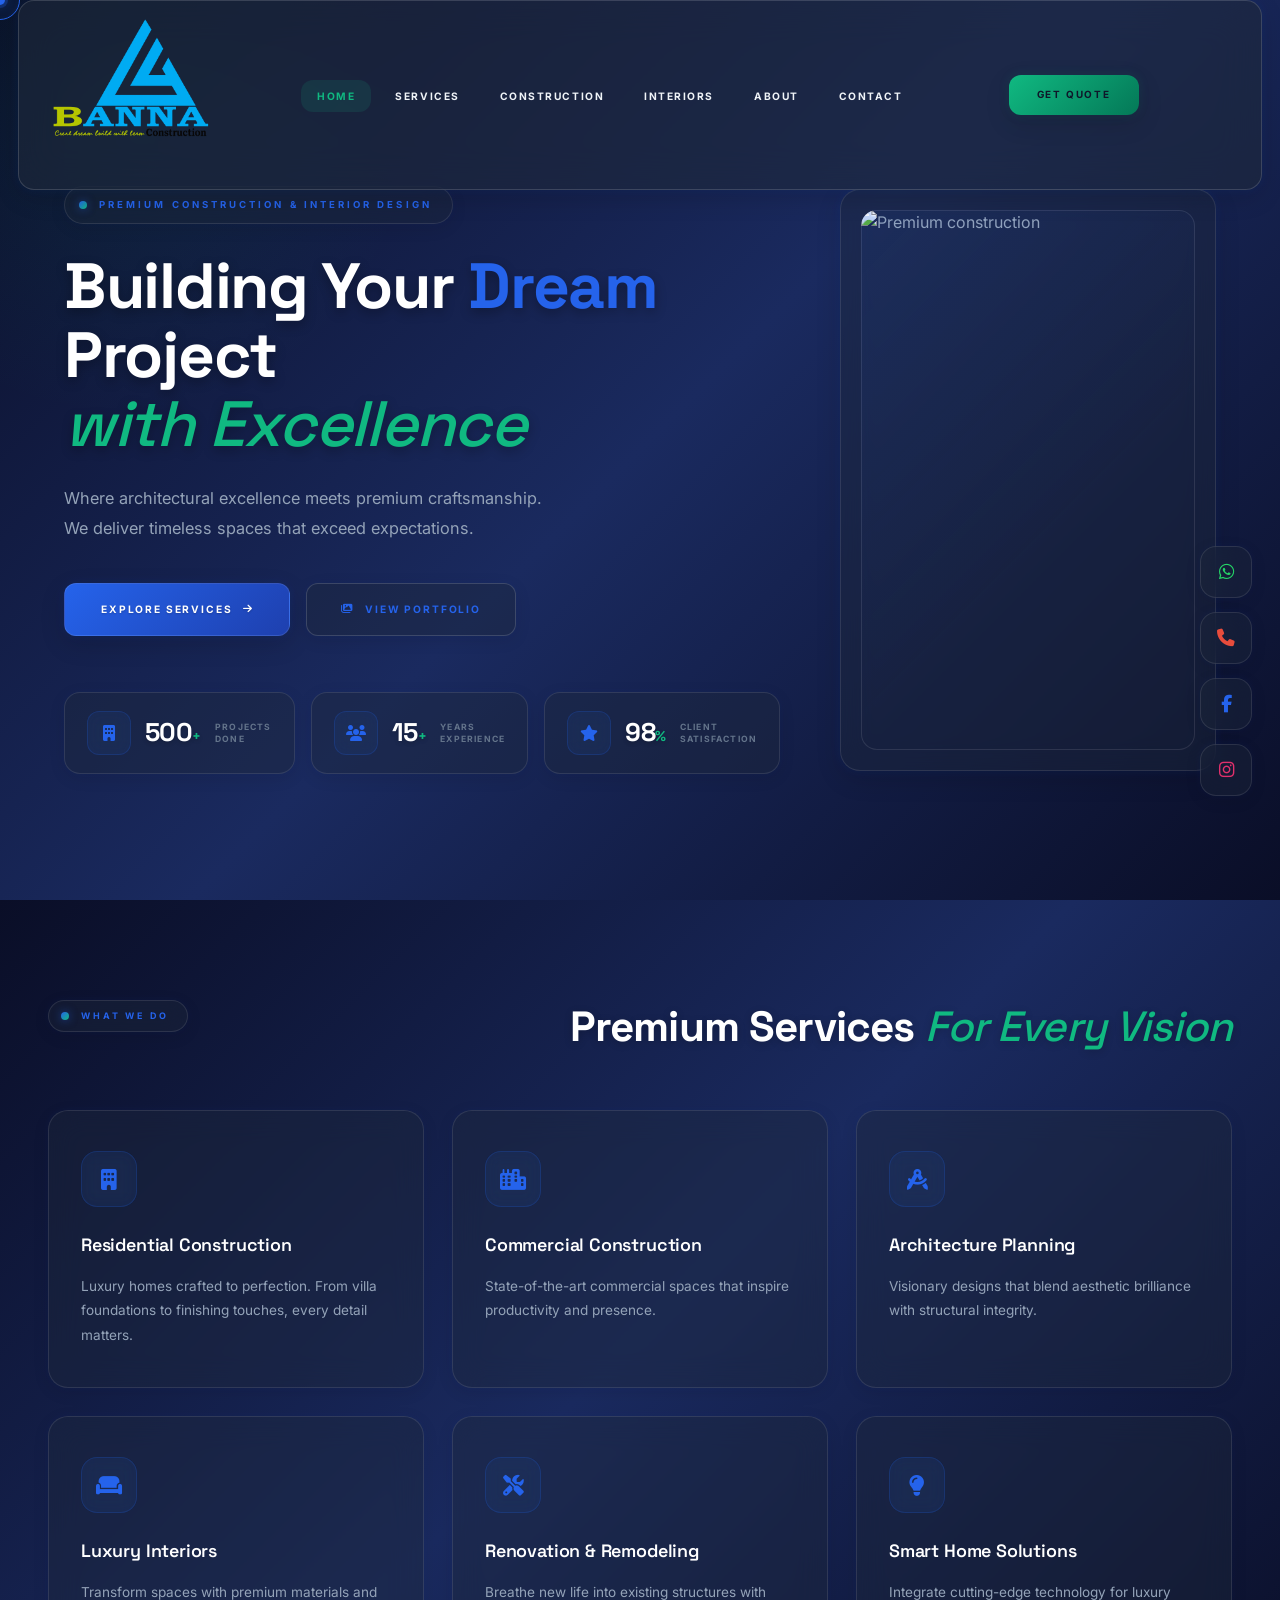
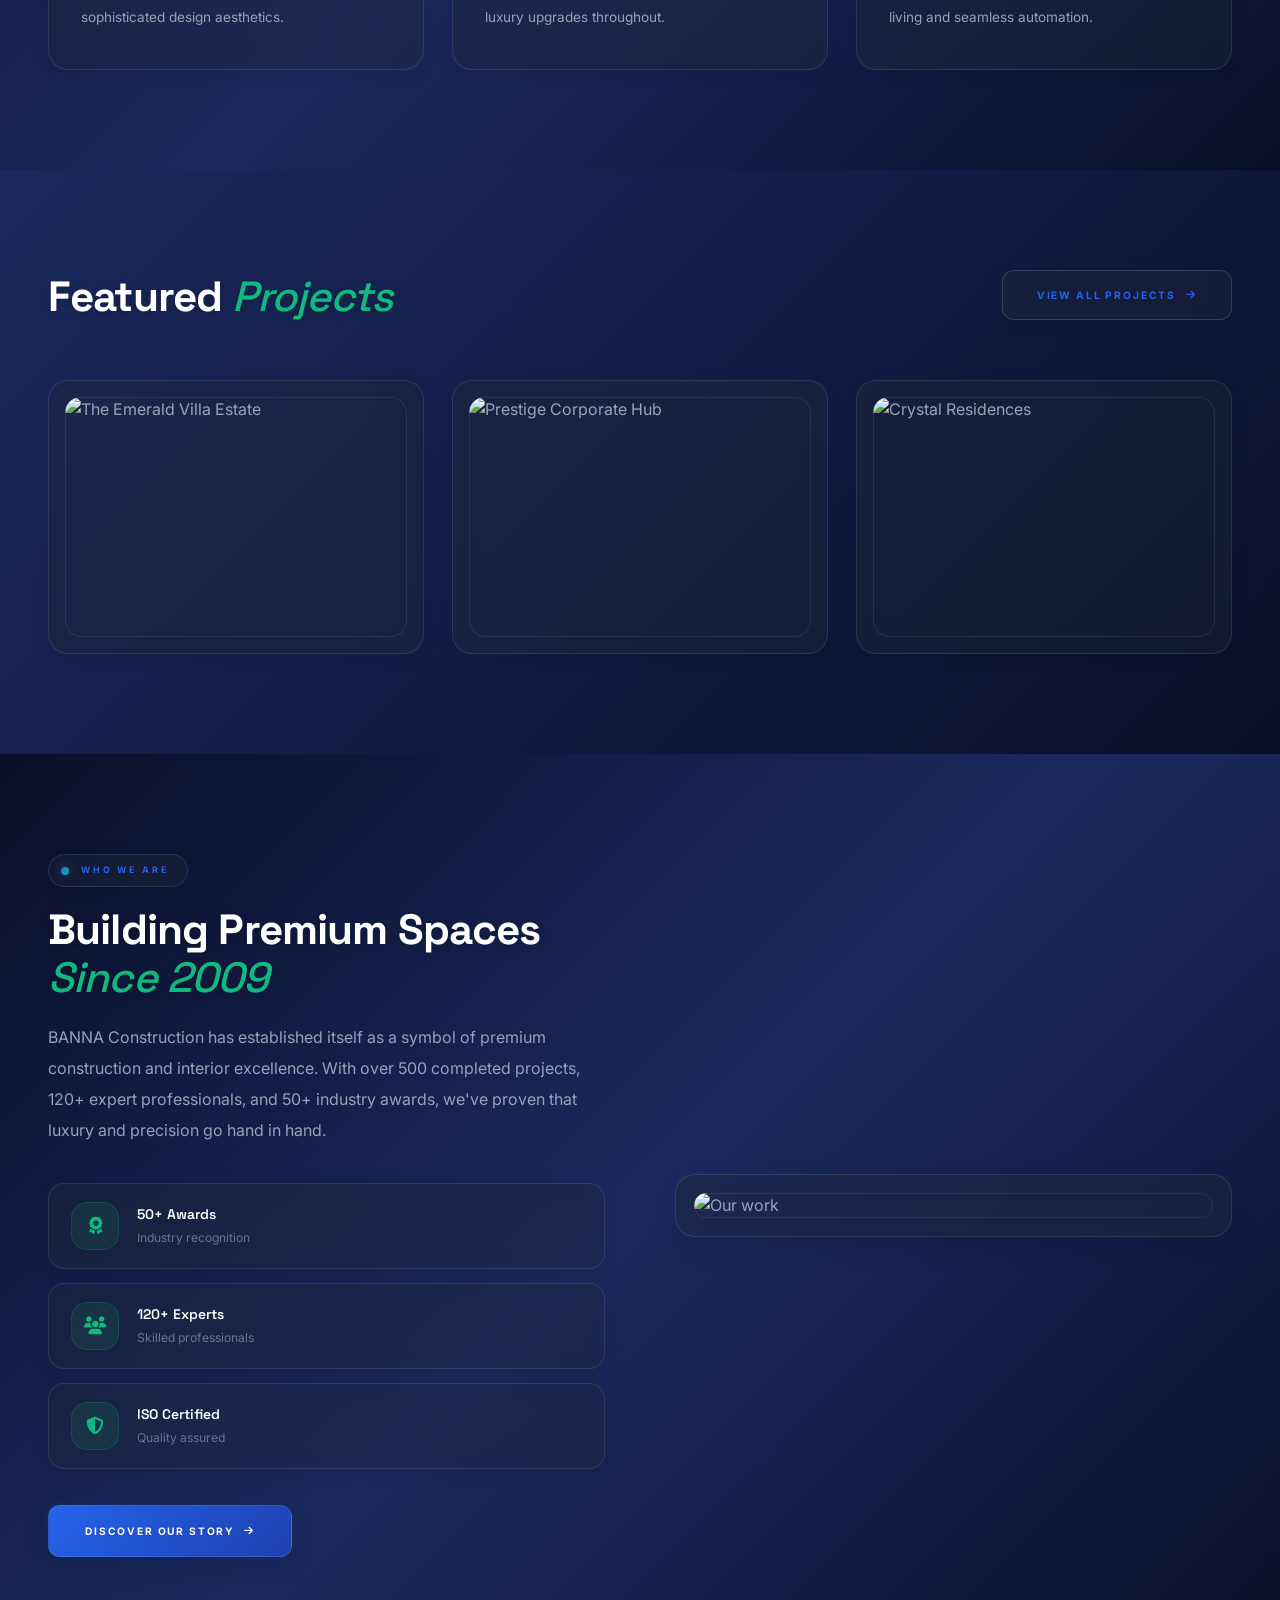
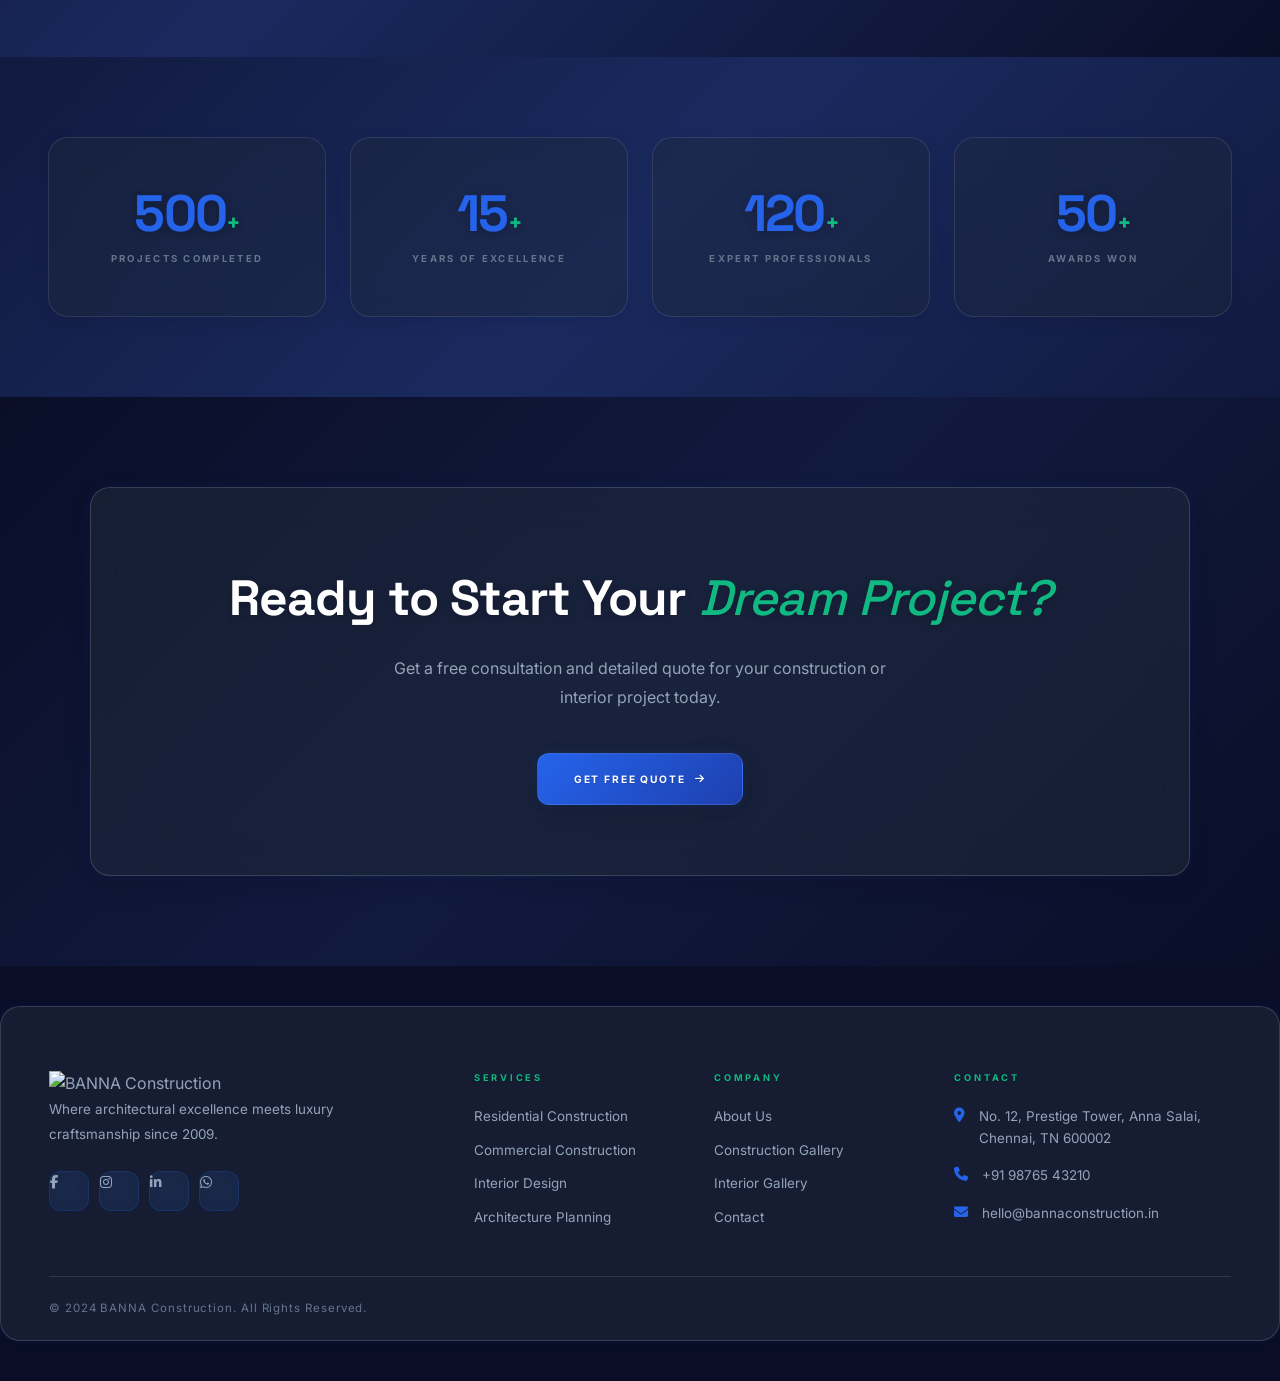
==== index.html @ e85420db "Initial commit" ====
<!DOCTYPE html>
<html lang="en">
<head>
  <meta charset="UTF-8" />
  <meta name="viewport" content="width=device-width, initial-scale=1.0" />
  <meta name="description" content="BANNA Construction — Premium Construction & Interior Design. Luxury residential, commercial construction and world-class interior solutions." />
  <title>BANNA | Premium Construction & Interior Design</title>
  <link rel="stylesheet" href="styles.css" />
  <link rel="stylesheet" href="https://cdnjs.cloudflare.com/ajax/libs/font-awesome/6.5.0/css/all.min.css" />
</head>
<body>

  <!-- Cursor -->
  <div class="cursor"></div>
  <div class="cursor-follower"></div>
  
  <!-- Floating Social Icons -->
  <div class="social-sidebar">
    <a href="https://wa.me/919876543210" target="_blank" class="social-icon-btn whatsapp-icon" title="WhatsApp">
      <i class="fab fa-whatsapp"></i>
    </a>
    <a href="tel:+919876543210" class="social-icon-btn call-icon" title="Call Us">
      <i class="fa fa-phone"></i>
    </a>
    <a href="https://facebook.com" target="_blank" class="social-icon-btn facebook-icon" title="Facebook">
      <i class="fab fa-facebook-f"></i>
    </a>
    <a href="https://instagram.com" target="_blank" class="social-icon-btn instagram-icon" title="Instagram">
      <i class="fab fa-instagram"></i>
    </a>
  </div>

  <!-- Loader -->
<div id="loader">
    <img src="./images/logo1.png" alt="BANNA Construction" class="loader-logo-img">
    <div class="loader-bar"></div>
    <div class="loader-percent">0%</div>
</div>

  <!-- Scroll Top -->
  <button id="scrollTop" aria-label="Scroll to top"><i class="fa fa-arrow-up"></i></button>

  <!-- ============================================================
       NAVBAR
       ============================================================ -->
  <nav class="navbar">
    <a href="index.html" class="nav-logo">
      <img src="./images/logo1.png" alt="BANNA Construction" class="nav-logo-img">
    </a>
    <ul class="nav-menu">
      <li><a href="index.html" class="nav-link active">HOME</a></li>
      <li><a href="services.html" class="nav-link">SERVICES</a></li>
      <li><a href="construction-gallery.html" class="nav-link">CONSTRUCTION</a></li>
      <li><a href="interior-gallery.html" class="nav-link">INTERIORS</a></li>
      <li><a href="about.html" class="nav-link">ABOUT</a></li>
      <li><a href="contact.html" class="nav-link">CONTACT</a></li>
    </ul>
    <a href="contact.html" class="nav-cta">GET QUOTE</a>
    <div class="nav-hamburger">
      <span></span><span></span><span></span>
    </div>
  </nav>

  <!-- ============================================================
       HERO SECTION — DARK MODERN DESIGN
       ============================================================ -->
  <section class="hero">
    <div class="hero-content">
      <div class="hero-label">
        <div class="hero-label-line"></div>
        <span class="hero-label-text">PREMIUM CONSTRUCTION & INTERIOR DESIGN</span>
      </div>
      
      <h1 class="hero-title">
        Building Your
        <span class="cyan">Dream</span> Project
        <span class="lime">with Excellence</span>
      </h1>
      
      <p class="hero-subtitle">
        Where architectural excellence meets premium craftsmanship. We deliver timeless spaces that exceed expectations.
      </p>
      
      <div class="hero-actions">
        <a href="services.html" class="btn-primary">
          <span>EXPLORE SERVICES</span>
          <i class="fa fa-arrow-right"></i>
        </a>
        <a href="construction-gallery.html" class="btn-outline">
          <i class="fa fa-images"></i>
          <span>VIEW PORTFOLIO</span>
        </a>
      </div>

      <div class="hero-stats">
        <div class="hero-stat">
          <div class="stat-icon"><i class="fa fa-building"></i></div>
          <div class="stat-num">500<span>+</span></div>
          <div class="stat-label">PROJECTS DONE</div>
        </div>
        <div class="hero-stat">
          <div class="stat-icon"><i class="fa fa-users"></i></div>
          <div class="stat-num">15<span>+</span></div>
          <div class="stat-label">YEARS EXPERIENCE</div>
        </div>
        <div class="hero-stat">
          <div class="stat-icon"><i class="fa fa-star"></i></div>
          <div class="stat-num">98<span>%</span></div>
          <div class="stat-label">CLIENT SATISFACTION</div>
        </div>
      </div>
    </div>

    <!-- Hero Image Side -->
    <div class="hero-image-wrapper">
      <img src="https://images.unsplash.com/photo-1486406146926-c627a92ad1ab?w=800&q=80" alt="Premium construction" class="hero-image" />
      <div class="hero-image-overlay"></div>
    </div>

    <!-- Geometric Stripe -->
    
  </section>

  <!-- ============================================================
       SERVICES PREVIEW
       ============================================================ -->
  <section class="services-preview">
    <div class="container">
      <div class="section-header">
        <div class="section-label">
          <div class="section-label-line"></div>
          <span class="section-label-text">WHAT WE DO</span>
        </div>
        <h2 class="section-title">Premium Services <em>For Every Vision</em></h2>
      </div>

      <div class="services-grid">
        <div class="service-card">
          <div class="service-icon"><i class="fa fa-building"></i></div>
          <h3 class="service-title">Residential Construction</h3>
          <p class="service-desc">Luxury homes crafted to perfection. From villa foundations to finishing touches, every detail matters.</p>
        </div>
        <div class="service-card">
          <div class="service-icon"><i class="fa fa-city"></i></div>
          <h3 class="service-title">Commercial Construction</h3>
          <p class="service-desc">State-of-the-art commercial spaces that inspire productivity and presence.</p>
        </div>
        <div class="service-card">
          <div class="service-icon"><i class="fa fa-drafting-compass"></i></div>
          <h3 class="service-title">Architecture Planning</h3>
          <p class="service-desc">Visionary designs that blend aesthetic brilliance with structural integrity.</p>
        </div>
        <div class="service-card">
          <div class="service-icon"><i class="fa fa-couch"></i></div>
          <h3 class="service-title">Luxury Interiors</h3>
          <p class="service-desc">Transform spaces with premium materials and sophisticated design aesthetics.</p>
        </div>
        <div class="service-card">
          <div class="service-icon"><i class="fa fa-tools"></i></div>
          <h3 class="service-title">Renovation & Remodeling</h3>
          <p class="service-desc">Breathe new life into existing structures with luxury upgrades throughout.</p>
        </div>
        <div class="service-card">
          <div class="service-icon"><i class="fa fa-lightbulb"></i></div>
          <h3 class="service-title">Smart Home Solutions</h3>
          <p class="service-desc">Integrate cutting-edge technology for luxury living and seamless automation.</p>
        </div>
      </div>
    </div>
  </section>

  <!-- ============================================================
       FEATURED PROJECTS
       ============================================================ -->
  <section class="featured-projects">
    <div class="container">
      <div class="section-header">
        <h2 class="section-title">Featured <em>Projects</em></h2>
        <a href="construction-gallery.html" class="btn-outline">
          <span>VIEW ALL PROJECTS</span>
          <i class="fa fa-arrow-right"></i>
        </a>
      </div>

      <div class="projects-grid">
        <div class="project-card">
          <img src="https://images.unsplash.com/photo-1600596542815-ffad4c1539a9?w=1200&q=80" alt="The Emerald Villa Estate" />
          <div class="project-info">
            <span class="project-category">RESIDENTIAL</span>
            <h3>The Emerald Villa Estate</h3>
            <p>Luxury villa · Chennai · 2024</p>
          </div>
        </div>
        <div class="project-card">
          <img src="https://images.unsplash.com/photo-1486325212027-8081e485255e?w=800&q=80" alt="Prestige Corporate Hub" />
          <div class="project-info">
            <span class="project-category">COMMERCIAL</span>
            <h3>Prestige Corporate Hub</h3>
            <p>Corporate Tower · Bangalore · 2023</p>
          </div>
        </div>
        <div class="project-card">
          <img src="https://images.unsplash.com/photo-1600607687939-ce8a6f349479?w=800&q=80" alt="Crystal Residences" />
          <div class="project-info">
            <span class="project-category">RESIDENTIAL</span>
            <h3>Crystal Residences</h3>
            <p>Modern Apartments · Hyderabad · 2023</p>
          </div>
        </div>
      </div>
    </div>
  </section>

  <!-- ============================================================
       ABOUT SECTION
       ============================================================ -->
  <section class="about-section">
    <div class="container">
      <div class="about-grid">
        <div class="about-content">
          <div class="section-label">
            <div class="section-label-line"></div>
            <span class="section-label-text">WHO WE ARE</span>
          </div>
          <h2 class="section-title">Building Premium Spaces <em>Since 2009</em></h2>
          <p class="about-text">
            BANNA Construction has established itself as a symbol of premium construction and interior excellence. With over 500 completed projects, 120+ expert professionals, and 50+ industry awards, we've proven that luxury and precision go hand in hand.
          </p>
          
          <div class="about-features">
            <div class="feature">
              <div class="feature-icon"><i class="fa fa-award"></i></div>
              <div class="feature-content">
                <h4>50+ Awards</h4>
                <p>Industry recognition</p>
              </div>
            </div>
            <div class="feature">
              <div class="feature-icon"><i class="fa fa-users"></i></div>
              <div class="feature-content">
                <h4>120+ Experts</h4>
                <p>Skilled professionals</p>
              </div>
            </div>
            <div class="feature">
              <div class="feature-icon"><i class="fa fa-shield-halved"></i></div>
              <div class="feature-content">
                <h4>ISO Certified</h4>
                <p>Quality assured</p>
              </div>
            </div>
          </div>

          <a href="about.html" class="btn-primary">
            <span>DISCOVER OUR STORY</span>
            <i class="fa fa-arrow-right"></i>
          </a>
        </div>

        <div class="about-image">
          <img src="https://images.unsplash.com/photo-1503387762-592deb58ef4e?w=800&q=80" alt="Our work" />
        </div>
      </div>
    </div>
  </section>

  <!-- ============================================================
       STATISTICS
       ============================================================ -->
  <section class="statistics">
    <div class="container">
      <div class="stats-grid">
        <div class="stat-block">
          <div class="stat-number">500<span>+</span></div>
          <div class="stat-text">Projects Completed</div>
        </div>
        <div class="stat-block">
          <div class="stat-number">15<span>+</span></div>
          <div class="stat-text">Years of Excellence</div>
        </div>
        <div class="stat-block">
          <div class="stat-number">120<span>+</span></div>
          <div class="stat-text">Expert Professionals</div>
        </div>
        <div class="stat-block">
          <div class="stat-number">50<span>+</span></div>
          <div class="stat-text">Awards Won</div>
        </div>
      </div>
    </div>
  </section>

  <!-- ============================================================
       CTA BANNER
       ============================================================ -->
  <section class="cta-banner">
    <div class="container">
      <h2>Ready to Start Your <em>Dream Project?</em></h2>
      <p>Get a free consultation and detailed quote for your construction or interior project today.</p>
      <a href="contact.html" class="btn-primary">
        <span>GET FREE QUOTE</span>
        <i class="fa fa-arrow-right"></i>
      </a>
    </div>
  </section>

  <!-- ============================================================
       FOOTER
       ============================================================ -->
  <footer class="footer">
    <div class="container">
      <div class="footer-grid">
        <div class="footer-col">
          <img src="banna-logo.png" alt="BANNA Construction" class="footer-logo-img">
          <p>Where architectural excellence meets luxury craftsmanship since 2009.</p>
          <div class="footer-social">
            <a href="https://facebook.com" target="_blank"><i class="fab fa-facebook-f"></i></a>
            <a href="https://instagram.com" target="_blank"><i class="fab fa-instagram"></i></a>
            <a href="https://linkedin.com" target="_blank"><i class="fab fa-linkedin-in"></i></a>
            <a href="https://wa.me/919876543210" target="_blank"><i class="fab fa-whatsapp"></i></a>
          </div>
        </div>
        <div class="footer-col">
          <h4>Services</h4>
          <ul>
            <li><a href="services.html">Residential Construction</a></li>
            <li><a href="services.html">Commercial Construction</a></li>
            <li><a href="services.html">Interior Design</a></li>
            <li><a href="services.html">Architecture Planning</a></li>
          </ul>
        </div>
        <div class="footer-col">
          <h4>Company</h4>
          <ul>
            <li><a href="about.html">About Us</a></li>
            <li><a href="construction-gallery.html">Construction Gallery</a></li>
            <li><a href="interior-gallery.html">Interior Gallery</a></li>
            <li><a href="contact.html">Contact</a></li>
          </ul>
        </div>
        <div class="footer-col">
          <h4>Contact</h4>
          <div class="contact-item">
            <i class="fa fa-location-dot"></i>
            <div>No. 12, Prestige Tower, Anna Salai, Chennai, TN 600002</div>
          </div>
          <div class="contact-item">
            <i class="fa fa-phone"></i>
            <a href="tel:+919876543210">+91 98765 43210</a>
          </div>
          <div class="contact-item">
            <i class="fa fa-envelope"></i>
            <a href="mailto:hello@bannaconstruction.in">hello@bannaconstruction.in</a>
          </div>
        </div>
      </div>
      <div class="footer-bottom">
        <p>© 2024 BANNA Construction. All Rights Reserved.</p>
      </div>
    </div>
  </footer>

  <script src="script.js"></script>
</body>
</html>
---- styles.css ----
/* ============================================================
   BANNA CONSTRUCTION — GLASSMORPHISM DESIGN
   40% Blue Primary / 40% Green Accent / 20% Black/White
   Modern frosted glass effect with transparency and blur
   ============================================================ */

@import url('https://fonts.googleapis.com/css2?family=Inter:ital,opsz,wght@0,14..32,300;0,14..32,400;0,14..32,500;0,14..32,600;0,14..32,700;0,14..32,800;1,14..32,400&family=Space+Grotesk:wght@400;500;600;700&display=swap');

/* ============================================================
   CSS VARIABLES — GLASSMORPHISM WITH NEW COLOR SCHEME
   ============================================================ */
:root {
  /* Blue Primary (40%) */
  --primary-blue: #2563EB;
  --primary-blue-light: #60A5FA;
  --primary-blue-dark: #1E40AF;
  --primary-blue-dim: #DBEAFE;
  --primary-blue-glass: rgba(37, 99, 235, 0.15);
  
  /* Green Accent (40%) */
  --primary-green: #10B981;
  --primary-green-dark: #047857;
  --primary-green-light: #34D399;
  --primary-green-dim: #D1FAE5;
  --primary-green-glass: rgba(16, 185, 129, 0.15);
  
  /* Black/White (20%) */
  --text-white: #FFFFFF;
  --text-light: #F0F4F8;
  --text-secondary: #94A3B8;
  --text-muted: #64748B;
  --text-dark: #0F172A;
  --pure-black: #000000;
  
  /* Glassmorphic Backgrounds */
  --bg-main: #0A0E27;
  --bg-darker: #111A3F;
  --bg-dark: #1A2A5F;
  --bg-surface: #1E3A5F;
  --bg-card: #1F2B4D;
  --bg-light: #F8FAFC;
  
  /* Glassmorphic Surface Colors with Transparency */
  --glass-surface: rgba(30, 41, 59, 0.4);
  --glass-surface-light: rgba(30, 41, 59, 0.25);
  --glass-surface-heavy: rgba(30, 41, 59, 0.6);
  --glass-blue: rgba(37, 99, 235, 0.1);
  --glass-green: rgba(16, 185, 129, 0.1);
  --glass-white: rgba(255, 255, 255, 0.05);
  
  /* Glassmorphic Borders */
  --glass-border-light: 1px solid rgba(255, 255, 255, 0.1);
  --glass-border-medium: 1px solid rgba(255, 255, 255, 0.15);
  --glass-border-strong: 1px solid rgba(255, 255, 255, 0.2);
  
  /* Glassmorphic Shadow System — Subtle and ethereal */
  --shadow-glass-sm: 0 4px 16px rgba(0, 0, 0, 0.1), 0 0px 8px rgba(37, 99, 235, 0.08);
  --shadow-glass-md: 0 8px 24px rgba(0, 0, 0, 0.15), 0 0px 12px rgba(37, 99, 235, 0.12);
  --shadow-glass-lg: 0 12px 32px rgba(0, 0, 0, 0.2), 0 0px 16px rgba(37, 99, 235, 0.15);
  --shadow-glass-green: 0 8px 24px rgba(0, 0, 0, 0.15), 0 0px 12px rgba(16, 185, 129, 0.12);
  
  --font-display: 'Space Grotesk', sans-serif;
  --font-body: 'Inter', sans-serif;
  --transition: all 0.35s cubic-bezier(0.4, 0, 0.2, 1);
  --transition-fast: all 0.2s cubic-bezier(0.4, 0, 0.2, 1);
  --transition-slow: all 0.6s cubic-bezier(0.4, 0, 0.2, 1);

  --radius-sm: 12px;
  --radius-md: 16px;
  --radius-lg: 20px;
  --radius-pill: 999px;
}

/* ============================================================
   KEYFRAME ANIMATIONS
   ============================================================ */
@keyframes fadeInUp {
  from { opacity: 0; transform: translateY(24px); }
  to { opacity: 1; transform: translateY(0); }
}

@keyframes fadeInLeft {
  from { opacity: 0; transform: translateX(-24px); }
  to { opacity: 1; transform: translateX(0); }
}

@keyframes fadeInRight {
  from { opacity: 0; transform: translateX(24px); }
  to { opacity: 1; transform: translateX(0); }
}

@keyframes float {
  0%, 100% { transform: translateY(0px); }
  50% { transform: translateY(-8px); }
}

@keyframes shimmer {
  0% { background-position: -1200px 0; }
  100% { background-position: 1200px 0; }
}

@keyframes glassGlow {
  0%, 100% { background: var(--glass-surface); }
  50% { background: rgba(37, 99, 235, 0.12); }
}

@keyframes blob-float {
  0%, 100% { transform: translate(0, 0) scale(1); }
  33% { transform: translate(20px, -15px) scale(1.05); }
  66% { transform: translate(-15px, 10px) scale(0.97); }
}

/* ============================================================
   RESET & BASE
   ============================================================ */
*, *::before, *::after {
  margin: 0;
  padding: 0;
  box-sizing: border-box;
}

html {
  scroll-behavior: smooth;
  font-size: 16px;
}

body {
  background: linear-gradient(135deg, var(--bg-main) 0%, var(--bg-darker) 50%, var(--bg-main) 100%);
  background-attachment: fixed;
  color: var(--text-secondary);
  font-family: var(--font-body);
  line-height: 1.6;
  overflow-x: hidden;
  cursor: none;
  -webkit-font-smoothing: antialiased;
  -moz-osx-font-smoothing: grayscale;
}

::selection {
  background: var(--primary-blue);
  color: var(--text-white);
}

a { text-decoration: none; color: inherit; }
img { max-width: 100%; display: block; }
ul { list-style: none; }
button { border: none; outline: none; background: none; cursor: none; }

/* ============================================================
   CUSTOM CURSOR
   ============================================================ */
.cursor {
  position: fixed;
  width: 10px;
  height: 10px;
  background: var(--primary-blue);
  border-radius: 50%;
  pointer-events: none;
  z-index: 999999;
  transform: translate(-50%, -50%);
  box-shadow: 0 0 0 3px rgba(37, 99, 235, 0.25), 0 0 12px rgba(37, 99, 235, 0.4);
  transition: transform 0.1s ease;
}

.cursor-follower {
  position: fixed;
  width: 40px;
  height: 40px;
  border: 1.5px solid var(--primary-blue);
  border-radius: 50%;
  pointer-events: none;
  z-index: 999998;
  transform: translate(-50%, -50%);
  background: rgba(37, 99, 235, 0.08);
  backdrop-filter: blur(4px);
  transition: border-color 0.3s ease, transform 0.15s ease;
}

/* ============================================================
   LOADING SCREEN — GLASSMORPHIC
   ============================================================ */
#loader {
  position: fixed;
  inset: 0;
  background: linear-gradient(135deg, var(--bg-main) 0%, var(--bg-dark) 100%);
  z-index: 100000;
  display: flex;
  align-items: center;
  justify-content: center;
  flex-direction: column;
  gap: 36px;
  transition: opacity 0.8s ease, visibility 0.8s ease;
  overflow: hidden;
  backdrop-filter: blur(10px);
}

#loader::before {
  content: '';
  position: absolute;
  inset: 0;
  background: repeating-linear-gradient(
    45deg,
    transparent,
    transparent 10px,
    rgba(37, 99, 235, 0.03) 10px,
    rgba(37, 99, 235, 0.03) 20px
  );
  pointer-events: none;
}

#loader.hidden {
  opacity: 0;
  visibility: hidden;
  pointer-events: none;
}

.loader-logo {
  font-family: var(--font-display);
  font-size: 2.8rem;
  font-weight: 700;
  letter-spacing: 0.2em;
  color: var(--text-white);
  position: relative;
  z-index: 1;
  padding: 24px 50px;
  background: var(--glass-surface-heavy);
  border: var(--glass-border-strong);
  border-radius: var(--radius-md);
  box-shadow: var(--shadow-glass-md);
  backdrop-filter: blur(20px);
  text-shadow: 0 2px 8px rgba(0, 0, 0, 0.3);
}

.loader-bar {
  width: 260px;
  height: 18px;
  background: var(--glass-surface);
  position: relative;
  overflow: hidden;
  z-index: 1;
  border-radius: var(--radius-pill);
  box-shadow: var(--shadow-glass-sm);
  backdrop-filter: blur(10px);
  border: var(--glass-border-light);
  padding: 3px;
}

.loader-bar::after {
  content: '';
  position: absolute;
  inset: 3px;
  border-radius: var(--radius-pill);
  background: linear-gradient(90deg, var(--primary-blue), var(--primary-green));
  animation: shimmer 1.8s ease infinite;
  background-size: 600% 100%;
  box-shadow: 0 0 12px rgba(37, 99, 235, 0.5);
}

.loader-percent {
  font-size: 0.68rem;
  letter-spacing: 0.3em;
  color: var(--text-muted);
  text-transform: uppercase;
  font-weight: 700;
  position: relative;
  z-index: 1;
}

/* ============================================================
   SCROLL TO TOP — GLASSMORPHIC BUTTON
   ============================================================ */
#scrollTop {
  position: fixed;
  bottom: 32px;
  right: 32px;
  width: 54px;
  height: 54px;
  color: var(--primary-blue);
  border-radius: var(--radius-md);
  display: flex;
  align-items: center;
  justify-content: center;
  font-size: 1rem;
  z-index: 9999;
  opacity: 0;
  transform: translateY(20px);
  transition: var(--transition);
  background: var(--glass-surface);
  border: var(--glass-border-medium);
  backdrop-filter: blur(15px);
  box-shadow: var(--shadow-glass-sm);
}

#scrollTop.visible {
  opacity: 1;
  transform: translateY(0);
}

#scrollTop:hover {
  background: var(--glass-surface-heavy);
  box-shadow: var(--shadow-glass-md);
  color: var(--primary-green);
  border: 1px solid rgba(16, 185, 129, 0.3);
  transform: translateY(-3px);
}

#scrollTop:active {
  transform: translateY(1px);
}

/* ============================================================
   FLOATING SOCIAL ICONS — GLASSMORPHIC
   ============================================================ */
.social-sidebar {
  position: fixed;
  right: 28px;
  bottom: 104px;
  z-index: 8999;
  display: flex;
  flex-direction: column;
  gap: 14px;
}

.social-icon-btn {
  width: 52px;
  height: 52px;
  border-radius: var(--radius-md);
  display: flex;
  align-items: center;
  justify-content: center;
  font-size: 1.1rem;
  transition: var(--transition);
  position: relative;
  background: var(--glass-surface);
  border: var(--glass-border-light);
  backdrop-filter: blur(12px);
  box-shadow: var(--shadow-glass-sm);
}

.social-icon-btn:hover {
  background: var(--glass-surface-heavy);
  transform: translateX(-6px) scale(1.08);
  box-shadow: var(--shadow-glass-md);
  border: var(--glass-border-medium);
}

.social-icon-btn:active {
  transform: translateX(-6px) scale(1.04) translateY(1px);
}

.whatsapp-icon { color: #25D366; }
.call-icon { color: #E74C3C; }
.facebook-icon { color: var(--primary-blue); }
.instagram-icon { color: #E1306C; }

/* ============================================================
   NAVBAR — GLASSMORPHIC CONSTRUCTION BAR
   ============================================================ */

.navbar {
  position: fixed;
  top: 0px;
  left: 20px;
  right: 20px;
  z-index: 9000;

  /* Reduced height */
  padding:0% 20px;

  display: flex;
  align-items: center;
  justify-content: space-between;

  background: var(--glass-surface-heavy);
  border: var(--glass-border-medium);
  border-radius: var(--radius-md);
  backdrop-filter: blur(20px);
  box-shadow: var(--shadow-glass-md);
  transition: var(--transition);
}

.navbar.scrolled {
  top: 10px;
  padding: 6px 26px;
  background: var(--glass-surface-heavy);
  box-shadow: var(--shadow-glass-lg);
}

/* ===========================
   LOGO
=========================== */

.nav-logo{
  display:flex;
  align-items:center;
  justify-content:center;
}

/* Change this value to control logo size */
.nav-logo img{
  width:180px;
  height:auto;
  display:block;
}

/* If using text logo, ignore these */
.nav-logo-main{
  font-family:var(--font-display);
  font-size:1.4rem;
  font-weight:700;
  color:var(--text-white);
  letter-spacing:.12em;
}

.nav-logo-sub{
  font-size:.48rem;
  letter-spacing:.28em;
  color:var(--text-light);
  text-transform:uppercase;
  font-weight:600;
}

/* ===========================
   MENU
=========================== */

.nav-menu{
  display:flex;
  align-items:center;
  gap:8px;
}

.nav-link{
  font-size:.64rem;
  font-weight:700;
  letter-spacing:.15em;
  text-transform:uppercase;
  color:var(--text-light);
  padding:10px 16px;
  border-radius:var(--radius-sm);
  transition:var(--transition);
}

.nav-link:hover{
  color:var(--text-white);
  background:rgba(37,99,235,.15);
}

.nav-link.active{
  color:var(--primary-green);
  background:rgba(16,185,129,.12);
}

/* ===========================
   BUTTON
=========================== */

.nav-cta{
  font-size:.62rem;
  font-weight:700;
  letter-spacing:.18em;
  text-transform:uppercase;
  color:var(--text-dark);
  background:linear-gradient(135deg,var(--primary-green),var(--primary-green-dark));
  padding:12px 28px;
  border-radius:var(--radius-sm);
  transition:var(--transition);
  box-shadow:var(--shadow-glass-green);
}

.nav-cta:hover{
  transform:translateY(-2px);
}
/* ============================================================
   HERO SECTION — GLASSMORPHIC ELEMENTS
   ============================================================ */
.hero {
  position: relative;
  min-height: 100vh;
  background: linear-gradient(135deg, var(--bg-main) 0%, var(--bg-dark) 50%, var(--bg-main) 100%);
  padding: 160px 64px 100px;
  display: grid;
  grid-template-columns: 1fr 1fr;
  gap: 60px;
  align-items: center;
  overflow: hidden;
}

.hero::after {
  content: '';
  position: absolute;
  top: -180px;
  left: -180px;
  width: 600px;
  height: 600px;
  background: radial-gradient(circle, rgba(16, 185, 129, 0.08) 0%, transparent 70%);
  pointer-events: none;
  animation: blob-float 10s ease infinite;
}

.hero-content {
  position: relative;
  z-index: 2;
}

.hero-label {
  display: inline-flex;
  align-items: center;
  gap: 12px;
  margin-bottom: 28px;
  padding: 10px 20px 10px 14px;
  background: var(--glass-surface);
  border: var(--glass-border-light);
  border-radius: var(--radius-pill);
  backdrop-filter: blur(15px);
  box-shadow: var(--shadow-glass-sm);
  animation: fadeInLeft 0.9s ease 0.1s both;
}

.hero-label-line {
  width: 8px;
  height: 8px;
  border-radius: 50%;
  background: linear-gradient(135deg, var(--primary-blue), var(--primary-green));
  box-shadow: 0 0 8px rgba(37, 99, 235, 0.5);
}

.hero-label-text {
  font-size: 0.6rem;
  font-weight: 700;
  letter-spacing: 0.32em;
  text-transform: uppercase;
  color: var(--primary-blue);
}

.hero-title {
  font-family: var(--font-display);
  font-size: clamp(2.6rem, 5vw, 4.2rem);
  font-weight: 700;
  line-height: 1.08;
  color: var(--text-white);
  margin-bottom: 24px;
  animation: fadeInLeft 0.9s ease 0.2s both;
  letter-spacing: -0.02em;
  text-shadow: 0 4px 12px rgba(0, 0, 0, 0.3);
}

.hero-title .cyan {
  color: var(--primary-blue);
}

.hero-title .lime {
  color: var(--primary-green);
  display: block;
  font-style: italic;
  font-weight: 500;
}

.hero-subtitle {
  font-size: 1.02rem;
  font-weight: 400;
  color: var(--text-secondary);
  max-width: 480px;
  line-height: 1.85;
  margin-bottom: 40px;
  animation: fadeInLeft 0.9s ease 0.3s both;
}

.hero-actions {
  display: flex;
  gap: 16px;
  flex-wrap: wrap;
  animation: fadeInLeft 0.9s ease 0.4s both;
  margin-bottom: 56px;
}

/* ============================================================
   BUTTONS — GLASSMORPHIC & INTERACTIVE
   ============================================================ */
.btn-primary {
  display: inline-flex;
  align-items: center;
  gap: 10px;
  background: linear-gradient(135deg, var(--primary-blue), var(--primary-blue-dark));
  color: var(--text-white);
  font-family: var(--font-body);
  font-size: 0.64rem;
  font-weight: 700;
  letter-spacing: 0.18em;
  text-transform: uppercase;
  padding: 17px 36px;
  border-radius: var(--radius-sm);
  transition: var(--transition);
  box-shadow: var(--shadow-glass-md);
  text-shadow: 0 1px 2px rgba(0, 0, 0, 0.2);
  border: 1px solid rgba(255, 255, 255, 0.1);
}

.btn-primary i {
  transition: transform 0.3s ease;
}

.btn-primary:hover {
  background: linear-gradient(135deg, var(--primary-blue-light), var(--primary-blue));
  transform: translateY(-2px);
  box-shadow: var(--shadow-glass-lg);
  border: 1px solid rgba(255, 255, 255, 0.2);
}

.btn-primary:hover i {
  transform: translateX(3px);
}

.btn-primary:active {
  transform: translateY(1px);
  box-shadow: var(--shadow-glass-md);
}

.btn-outline {
  display: inline-flex;
  align-items: center;
  gap: 10px;
  color: var(--primary-blue);
  font-size: 0.64rem;
  font-weight: 700;
  letter-spacing: 0.18em;
  text-transform: uppercase;
  padding: 16px 34px;
  border-radius: var(--radius-sm);
  transition: var(--transition);
  background: var(--glass-surface);
  box-shadow: var(--shadow-glass-sm);
  backdrop-filter: blur(10px);
  border: var(--glass-border-medium);
}

.btn-outline:hover {
  background: var(--glass-surface-heavy);
  transform: translateY(-2px);
  box-shadow: var(--shadow-glass-md);
  border: 1px solid rgba(37, 99, 235, 0.3);
  color: var(--primary-green);
}

.btn-outline:active {
  transform: translateY(1px);
  box-shadow: var(--shadow-glass-sm);
}

/* ============================================================
   HERO STATS — GLASSMORPHIC
   ============================================================ */
.hero-stats {
  display: flex;
  gap: 16px;
  animation: fadeInUp 0.9s ease 0.5s both;
}

.hero-stat {
  display: flex;
  align-items: center;
  gap: 14px;
  padding: 18px 22px;
  flex: 1;
  background: var(--glass-surface);
  border: var(--glass-border-light);
  border-radius: var(--radius-md);
  backdrop-filter: blur(12px);
  box-shadow: var(--shadow-glass-sm);
  transition: var(--transition);
}

.hero-stat:hover {
  background: var(--glass-surface-heavy);
  box-shadow: var(--shadow-glass-md);
  transform: translateY(-2px);
  border: var(--glass-border-medium);
}

.stat-icon {
  width: 44px;
  height: 44px;
  border-radius: var(--radius-sm);
  display: flex;
  align-items: center;
  justify-content: center;
  color: var(--primary-blue);
  font-size: 1rem;
  background: rgba(37, 99, 235, 0.1);
  backdrop-filter: blur(8px);
  flex-shrink: 0;
  transition: var(--transition);
  border: 1px solid rgba(37, 99, 235, 0.2);
}

.hero-stat:hover .stat-icon {
  color: var(--text-white);
  background: linear-gradient(135deg, var(--primary-blue), var(--primary-blue-dark));
  box-shadow: 0 0 16px rgba(37, 99, 235, 0.4);
  border: 1px solid rgba(255, 255, 255, 0.2);
}

.stat-num {
  font-family: var(--font-display);
  font-size: 1.6rem;
  font-weight: 700;
  color: var(--text-white);
  line-height: 1;
  letter-spacing: -0.02em;
  text-shadow: 0 2px 4px rgba(0, 0, 0, 0.2);
}

.stat-num span {
  color: var(--primary-green);
  font-size: 0.9rem;
  font-weight: 700;
}

.stat-label {
  font-size: 0.54rem;
  letter-spacing: 0.14em;
  text-transform: uppercase;
  color: var(--text-muted);
  line-height: 1.4;
  font-weight: 700;
}

/* ============================================================
   HERO IMAGE — GLASSMORPHIC FRAME
   ============================================================ */
.hero-image-wrapper {
  position: relative;
  z-index: 1;
  animation: fadeInRight 0.9s ease 0.2s both;
  padding: 20px;
  background: var(--glass-surface);
  border: var(--glass-border-light);
  border-radius: var(--radius-lg);
  backdrop-filter: blur(15px);
  box-shadow: var(--shadow-glass-md);
}

.hero-image {
  width: 100%;
  height: 540px;
  object-fit: cover;
  border-radius: var(--radius-md);
  filter: saturate(0.95) contrast(1.05);
  box-shadow: 0 0 0 1px rgba(255, 255, 255, 0.1) inset;
  transition: var(--transition-slow);
  display: block;
}

.hero-image-overlay {
  position: absolute;
  inset: 20px;
  background: linear-gradient(135deg, rgba(37, 99, 235, 0.08) 0%, transparent 60%);
  border-radius: var(--radius-md);
  pointer-events: none;
  z-index: 1;
}

.hero-image-wrapper:hover .hero-image {
  filter: saturate(1) contrast(1.08);
  transform: scale(1.01);
}

.hero-stripe {
  position: absolute;
  top: 40px;
  right: 30px;
  width: 140px;
  height: 140px;
  background: var(--glass-surface-heavy);
  border: var(--glass-border-medium);
  border-radius: var(--radius-md);
  backdrop-filter: blur(15px);
  box-shadow: var(--shadow-glass-md);
  z-index: 0;
  pointer-events: none;
  animation: float 8s ease infinite;
}

/* ============================================================
   CONTAINER & LAYOUT
   ============================================================ */
.container {
  max-width: 1400px;
  margin: 0 auto;
  padding: 0 64px;
}

section {
  position: relative;
  padding: 100px 0;
}

.section-header {
  display: flex;
  justify-content: space-between;
  align-items: flex-end;
  margin-bottom: 60px;
  flex-wrap: wrap;
  gap: 20px;
}

.section-label {
  display: inline-flex;
  align-items: center;
  gap: 12px;
  margin-bottom: 18px;
  padding: 8px 18px 8px 12px;
  background: var(--glass-surface);
  border: var(--glass-border-light);
  border-radius: var(--radius-pill);
  backdrop-filter: blur(12px);
  box-shadow: var(--shadow-glass-sm);
}

.section-label-line {
  width: 8px;
  height: 8px;
  border-radius: 50%;
  background: linear-gradient(135deg, var(--primary-blue), var(--primary-green));
  box-shadow: 0 0 8px rgba(37, 99, 235, 0.5);
}

.section-label-text {
  font-size: 0.56rem;
  font-weight: 700;
  letter-spacing: 0.32em;
  text-transform: uppercase;
  color: var(--primary-blue);
}

.section-title {
  font-family: var(--font-display);
  font-size: clamp(1.8rem, 3.3vw, 2.9rem);
  font-weight: 700;
  line-height: 1.15;
  color: var(--text-white);
  letter-spacing: -0.02em;
  text-shadow: 0 2px 8px rgba(0, 0, 0, 0.2);
}

.section-title em {
  color: var(--primary-green);
  font-style: italic;
  font-weight: 500;
}

/* ============================================================
   BACKGROUND VARIATIONS
   ============================================================ */
.services-preview {
  background: linear-gradient(135deg, var(--bg-main) 0%, var(--bg-dark) 50%, var(--bg-main) 100%);
  position: relative;
  overflow: hidden;
}

.featured-projects {
  background: linear-gradient(135deg, var(--bg-dark) 0%, var(--bg-main) 100%);
  position: relative;
  overflow: hidden;
}

.about-section {
  background: linear-gradient(135deg, var(--bg-main) 0%, var(--bg-dark) 50%, var(--bg-main) 100%);
  position: relative;
}

/* ============================================================
   SERVICES SECTION — GLASSMORPHIC CARDS
   ============================================================ */
.services-grid {
  display: grid;
  grid-template-columns: repeat(3, 1fr);
  gap: 28px;
  margin-top: 60px;
}

.service-card {
  background: var(--glass-surface);
  border: var(--glass-border-light);
  border-radius: var(--radius-lg);
  padding: 40px 32px;
  backdrop-filter: blur(15px);
  transition: var(--transition);
  position: relative;
  box-shadow: var(--shadow-glass-sm);
  overflow: hidden;
}

.service-card:hover {
  transform: translateY(-6px);
  background: var(--glass-surface-heavy);
  box-shadow: var(--shadow-glass-md);
  border: var(--glass-border-medium);
}

.service-icon {
  width: 56px;
  height: 56px;
  border-radius: var(--radius-md);
  display: flex;
  align-items: center;
  justify-content: center;
  color: var(--primary-blue);
  font-size: 1.3rem;
  margin-bottom: 24px;
  background: rgba(37, 99, 235, 0.1);
  backdrop-filter: blur(8px);
  transition: var(--transition);
  position: relative;
  z-index: 1;
  border: 1px solid rgba(37, 99, 235, 0.2);
}

.service-card:hover .service-icon {
  color: var(--text-white);
  background: linear-gradient(135deg, var(--primary-blue), var(--primary-blue-dark));
  box-shadow: 0 0 16px rgba(37, 99, 235, 0.4);
  border: 1px solid rgba(255, 255, 255, 0.2);
  transform: scale(1.08);
}

.service-title {
  font-family: var(--font-display);
  font-size: 1.12rem;
  font-weight: 600;
  color: var(--text-white);
  margin-bottom: 14px;
  transition: color 0.3s ease;
  letter-spacing: -0.01em;
}

.service-card:hover .service-title {
  color: var(--primary-green);
}

.service-desc {
  font-size: 0.85rem;
  color: var(--text-secondary);
  line-height: 1.8;
  position: relative;
  z-index: 1;
}

/* ============================================================
   FEATURED PROJECTS — GLASSMORPHIC GALLERY
   ============================================================ */
.projects-grid {
  display: grid;
  grid-template-columns: repeat(3, 1fr);
  gap: 28px;
  margin-top: 60px;
}

.project-card {
  position: relative;
  border-radius: var(--radius-lg);
  padding: 16px;
  background: var(--glass-surface);
  border: var(--glass-border-light);
  backdrop-filter: blur(12px);
  box-shadow: var(--shadow-glass-sm);
  transition: var(--transition);
  overflow: hidden;
}

.project-card:hover {
  transform: translateY(-6px);
  background: var(--glass-surface-heavy);
  box-shadow: var(--shadow-glass-md);
  border: var(--glass-border-medium);
}

.project-card > img {
  width: 100%;
  height: 240px;
  object-fit: cover;
  border-radius: var(--radius-md);
  filter: saturate(0.95) contrast(1.05);
  transition: all 0.6s cubic-bezier(0.4, 0, 0.2, 1);
  display: block;
  box-shadow: 0 0 0 1px rgba(255, 255, 255, 0.08) inset;
  position: relative;
  z-index: 2;
}

.project-card:hover > img {
  filter: brightness(0.75) saturate(0.9);
  transform: scale(1.02);
}

.project-info {
  position: absolute;
  inset: 16px;
  top: auto;
  display: flex;
  flex-direction: column;
  justify-content: flex-end;
  padding: 20px;
  height: 240px;
  border-radius: var(--radius-md);
  background: linear-gradient(
    to top,
    rgba(10, 14, 39, 0.92) 0%,
    rgba(10, 14, 39, 0.3) 60%,
    transparent 100%
  );
  opacity: 0;
  transition: opacity 0.4s ease;
  z-index: 3;
}

.project-card:hover .project-info {
  opacity: 1;
}

.project-category {
  font-size: 0.56rem;
  font-weight: 700;
  letter-spacing: 0.26em;
  text-transform: uppercase;
  color: var(--primary-green);
  margin-bottom: 8px;
  text-shadow: 0 1px 2px rgba(0, 0, 0, 0.4);
}

.project-info h3 {
  font-family: var(--font-display);
  font-size: 1.15rem;
  font-weight: 600;
  color: var(--text-white);
  margin-bottom: 6px;
  text-shadow: 0 1px 2px rgba(0, 0, 0, 0.5);
}

.project-info p {
  font-size: 0.74rem;
  color: rgba(255, 255, 255, 0.7);
  text-shadow: 0 1px 2px rgba(0, 0, 0, 0.4);
}

/* ============================================================
   ABOUT SECTION
   ============================================================ */
.about-grid {
  display: grid;
  grid-template-columns: 1fr 1fr;
  gap: 70px;
  align-items: center;
}

.about-content {
  position: relative;
  z-index: 2;
}

.about-text {
  font-size: 1rem;
  color: var(--text-secondary);
  line-height: 1.95;
  margin: 20px 0 36px;
}

.about-features {
  display: flex;
  flex-direction: column;
  gap: 14px;
  margin: 36px 0;
}

.feature {
  display: flex;
  gap: 18px;
  padding: 18px 22px;
  background: var(--glass-surface);
  border: var(--glass-border-light);
  border-radius: var(--radius-md);
  backdrop-filter: blur(10px);
  box-shadow: var(--shadow-glass-sm);
  transition: var(--transition);
  align-items: center;
}

.feature:hover {
  transform: translateX(6px);
  background: var(--glass-surface-heavy);
  box-shadow: var(--shadow-glass-md);
  border: var(--glass-border-medium);
}

.feature-icon {
  width: 48px;
  height: 48px;
  border-radius: var(--radius-md);
  display: flex;
  align-items: center;
  justify-content: center;
  color: var(--primary-green);
  font-size: 1.1rem;
  flex-shrink: 0;
  background: rgba(16, 185, 129, 0.1);
  backdrop-filter: blur(8px);
  box-shadow: none;
  transition: var(--transition);
  border: 1px solid rgba(16, 185, 129, 0.2);
}

.feature:hover .feature-icon {
  color: var(--text-white);
  background: linear-gradient(135deg, var(--primary-green), var(--primary-green-dark));
  box-shadow: 0 0 16px rgba(16, 185, 129, 0.4);
  border: 1px solid rgba(255, 255, 255, 0.2);
}

.feature-content h4 {
  font-family: var(--font-display);
  font-size: 0.87rem;
  font-weight: 600;
  color: var(--text-white);
  margin-bottom: 3px;
}

.feature-content p {
  font-size: 0.76rem;
  color: var(--text-muted);
}

.about-image {
  position: relative;
  padding: 18px;
  background: var(--glass-surface);
  border: var(--glass-border-light);
  border-radius: var(--radius-lg);
  backdrop-filter: blur(12px);
  box-shadow: var(--shadow-glass-md);
}

.about-image img {
  width: 100%;
  border-radius: var(--radius-md);
  box-shadow: 0 0 0 1px rgba(255, 255, 255, 0.08) inset;
  filter: saturate(0.95) contrast(1.05);
  transition: var(--transition-slow);
  display: block;
}

.about-image:hover img {
  filter: saturate(1) contrast(1.08);
  transform: scale(1.01);
}

/* ============================================================
   STATISTICS — GLASSMORPHIC BLOCKS
   ============================================================ */
.statistics {
  background: linear-gradient(135deg, var(--bg-darker) 0%, var(--bg-dark) 50%, var(--bg-darker) 100%);
  position: relative;
  padding: 80px 0;
  overflow: hidden;
}

.stats-grid {
  display: grid;
  grid-template-columns: repeat(4, 1fr);
  gap: 24px;
  position: relative;
  z-index: 1;
}

.stat-block {
  padding: 50px 32px;
  text-align: center;
  position: relative;
  background: var(--glass-surface);
  border: var(--glass-border-light);
  border-radius: var(--radius-lg);
  backdrop-filter: blur(12px);
  box-shadow: var(--shadow-glass-sm);
  transition: var(--transition);
}

.stat-block:hover {
  transform: translateY(-4px);
  background: var(--glass-surface-heavy);
  box-shadow: var(--shadow-glass-md);
  border: var(--glass-border-medium);
}

.stat-number {
  font-family: var(--font-display);
  font-size: 3.2rem;
  font-weight: 700;
  color: var(--primary-blue);
  line-height: 1;
  margin-bottom: 12px;
  letter-spacing: -0.03em;
  text-shadow: 0 2px 8px rgba(0, 0, 0, 0.2);
  position: relative;
  z-index: 2;
}

.stat-number span {
  font-size: 1.5rem;
  color: var(--primary-green);
}

.stat-text {
  font-size: 0.6rem;
  font-weight: 700;
  letter-spacing: 0.24em;
  text-transform: uppercase;
  color: var(--text-muted);
  position: relative;
  z-index: 2;
}

/* ============================================================
   CTA BANNER — GLASSMORPHIC PANEL
   ============================================================ */
.cta-banner {
  background: linear-gradient(135deg, var(--bg-main) 0%, var(--bg-darker) 50%, var(--bg-main) 100%);
  text-align: center;
  padding: 90px 64px;
  position: relative;
  overflow: hidden;
}

.cta-banner .container {
  position: relative;
  z-index: 1;
  background: var(--glass-surface-heavy);
  border: var(--glass-border-medium);
  border-radius: var(--radius-lg);
  padding: 70px 50px;
  backdrop-filter: blur(20px);
  box-shadow: var(--shadow-glass-md);
  max-width: 1100px;
  overflow: hidden;
}

.cta-banner h2 {
  font-family: var(--font-display);
  font-size: clamp(1.9rem, 4vw, 3.1rem);
  font-weight: 700;
  color: var(--text-white);
  margin-bottom: 16px;
  letter-spacing: -0.02em;
  position: relative;
  z-index: 2;
  text-shadow: 0 2px 8px rgba(0, 0, 0, 0.2);
}

.cta-banner em {
  color: var(--primary-green);
  font-style: italic;
  font-weight: 500;
}

.cta-banner p {
  font-size: 1rem;
  color: var(--text-secondary);
  margin-bottom: 40px;
  max-width: 540px;
  margin-left: auto;
  margin-right: auto;
  line-height: 1.85;
  position: relative;
  z-index: 2;
}

/* ============================================================
   GALLERY — GLASSMORPHIC GRID
   ============================================================ */
.gallery-filter {
  display: flex;
  gap: 12px;
  margin-bottom: 50px;
  flex-wrap: wrap;
}

.filter-btn {
  font-family: var(--font-body);
  font-size: 0.6rem;
  font-weight: 700;
  letter-spacing: 0.18em;
  text-transform: uppercase;
  color: var(--text-secondary);
  padding: 12px 26px;
  border-radius: var(--radius-pill);
  background: var(--glass-surface);
  border: var(--glass-border-light);
  backdrop-filter: blur(10px);
  box-shadow: var(--shadow-glass-sm);
  transition: var(--transition);
}

.filter-btn:hover {
  color: var(--primary-blue);
  background: var(--glass-surface-heavy);
  transform: translateY(-2px);
  box-shadow: var(--shadow-glass-md);
  border: var(--glass-border-medium);
}

.filter-btn.active {
  color: var(--text-dark);
  background: linear-gradient(135deg, var(--primary-green), var(--primary-green-dark));
  box-shadow: 0 0 16px rgba(16, 185, 129, 0.3);
  border: 1px solid rgba(255, 255, 255, 0.2);
}

.gallery-item {
  position: relative;
  border-radius: var(--radius-lg);
  padding: 12px;
  background: var(--glass-surface);
  border: var(--glass-border-light);
  backdrop-filter: blur(10px);
  box-shadow: var(--shadow-glass-sm);
  transition: var(--transition);
  overflow: hidden;
}

.gallery-item:hover {
  transform: translateY(-4px);
  background: var(--glass-surface-heavy);
  box-shadow: var(--shadow-glass-md);
  border: var(--glass-border-medium);
}

.gallery-img {
  width: 100%;
  aspect-ratio: 4/3;
  object-fit: cover;
  display: block;
  border-radius: var(--radius-md);
  filter: saturate(0.95) contrast(1.05);
  transition: all 0.6s cubic-bezier(0.4, 0, 0.2, 1);
  box-shadow: 0 0 0 1px rgba(255, 255, 255, 0.08) inset;
}

.gallery-hover {
  position: absolute;
  inset: 12px;
  border-radius: var(--radius-md);
  background: linear-gradient(
    to top,
    rgba(10, 14, 39, 0.9) 0%,
    rgba(10, 14, 39, 0.2) 55%,
    transparent 100%
  );
  display: flex;
  flex-direction: column;
  align-items: center;
  justify-content: center;
  opacity: 0;
  transition: opacity 0.4s ease;
  z-index: 2;
  backdrop-filter: blur(5px);
}

.gallery-hover-icon {
  width: 54px;
  height: 54px;
  border-radius: var(--radius-md);
  display: flex;
  align-items: center;
  justify-content: center;
  color: var(--text-dark);
  font-size: 1.1rem;
  margin-bottom: 14px;
  transform: scale(0.8);
  transition: all 0.4s ease;
  background: linear-gradient(135deg, var(--primary-blue), var(--primary-blue-dark));
  box-shadow: 0 0 16px rgba(37, 99, 235, 0.4);
  text-shadow: 0 1px 2px rgba(0, 0, 0, 0.3);
  border: 1px solid rgba(255, 255, 255, 0.2);
}

.gallery-hover-label {
  font-size: 0.7rem;
  letter-spacing: 0.1em;
  color: rgba(255, 255, 255, 0.95);
  text-align: center;
  padding: 0 18px;
  transform: translateY(8px);
  transition: transform 0.4s ease;
  text-shadow: 0 1px 2px rgba(0, 0, 0, 0.4);
}

.gallery-item:hover .gallery-img {
  filter: brightness(0.65) saturate(0.85);
  transform: scale(1.03);
}

.gallery-item:hover .gallery-hover {
  opacity: 1;
}

.gallery-item:hover .gallery-hover-icon {
  transform: scale(1);
}

.gallery-item:hover .gallery-hover-label {
  transform: translateY(0);
}

/* ============================================================
   LIGHTBOX — GLASSMORPHIC
   ============================================================ */
.lightbox {
  position: fixed;
  inset: 0;
  background: linear-gradient(135deg, rgba(10, 14, 39, 0.95), rgba(17, 26, 63, 0.95));
  backdrop-filter: blur(20px);
  z-index: 99000;
  display: flex;
  align-items: center;
  justify-content: center;
  opacity: 0;
  visibility: hidden;
  transition: opacity 0.4s ease, visibility 0.4s ease;
}

.lightbox.open {
  opacity: 1;
  visibility: visible;
}

.lightbox-img {
  max-width: 82vw;
  max-height: 82vh;
  object-fit: contain;
  border-radius: var(--radius-lg);
  box-shadow: var(--shadow-glass-lg);
  padding: 16px;
  background: var(--glass-surface);
  border: var(--glass-border-medium);
  backdrop-filter: blur(15px);
}

.lightbox-close {
  position: absolute;
  top: 28px;
  right: 32px;
  width: 50px;
  height: 50px;
  border-radius: var(--radius-md);
  color: var(--text-white);
  display: flex;
  align-items: center;
  justify-content: center;
  transition: var(--transition);
  font-size: 0.95rem;
  background: var(--glass-surface);
  border: var(--glass-border-light);
  backdrop-filter: blur(12px);
  box-shadow: var(--shadow-glass-sm);
}

.lightbox-close:hover {
  background: linear-gradient(135deg, var(--primary-blue), var(--primary-blue-dark));
  color: var(--text-white);
  transform: translateY(-2px);
  box-shadow: var(--shadow-glass-md);
  border: 1px solid rgba(255, 255, 255, 0.2);
}

.lightbox-nav {
  position: absolute;
  top: 50%;
  transform: translateY(-50%);
  width: 56px;
  height: 56px;
  border-radius: var(--radius-md);
  color: var(--text-white);
  display: flex;
  align-items: center;
  justify-content: center;
  transition: var(--transition);
  background: var(--glass-surface);
  border: var(--glass-border-light);
  backdrop-filter: blur(12px);
  box-shadow: var(--shadow-glass-sm);
}

.lightbox-nav:hover {
  background: linear-gradient(135deg, var(--primary-blue), var(--primary-blue-dark));
  color: var(--text-white);
  box-shadow: var(--shadow-glass-md);
  border: 1px solid rgba(255, 255, 255, 0.2);
}

.lightbox-prev { left: 28px; }
.lightbox-next { right: 28px; }

/* ============================================================
   FOOTER — GLASSMORPHIC
   ============================================================ */
.footer {
  background: var(--bg-main);
  position: relative;
  padding: 40px 0;
}

.footer .container {
  background: var(--glass-surface-heavy);
  border: var(--glass-border-medium);
  border-radius: var(--radius-lg);
  backdrop-filter: blur(15px);
  box-shadow: var(--shadow-glass-md);
  padding: 0 48px;
  overflow: hidden;
}

.footer-grid {
  display: grid;
  grid-template-columns: 2fr 1fr 1fr 1.5fr;
  gap: 56px;
  padding: 64px 0 36px;
  position: relative;
  z-index: 1;
}

.footer-logo {
  font-family: var(--font-display);
  font-size: 1.8rem;
  font-weight: 700;
  color: var(--primary-blue);
  margin-bottom: 16px;
  letter-spacing: 0.06em;
  text-shadow: 0 2px 4px rgba(0, 0, 0, 0.2);
}

.footer-col > p {
  font-size: 0.84rem;
  color: var(--text-secondary);
  margin-bottom: 24px;
  line-height: 1.85;
}

.footer-social {
  display: flex;
  gap: 10px;
}

.footer-social a {
  width: 40px;
  height: 40px;
  border-radius: var(--radius-sm);
  display: flex;
  align-items: center;
  justify-content: center;
  color: var(--primary-blue);
  font-size: 0.82rem;
  transition: var(--transition);
  background: rgba(37, 99, 235, 0.1);
  backdrop-filter: blur(8px);
  border: 1px solid rgba(37, 99, 235, 0.2);
}

.footer-social a:hover {
  background: linear-gradient(135deg, var(--primary-blue), var(--primary-blue-dark));
  color: var(--text-white);
  transform: translateY(-2px);
  box-shadow: 0 0 12px rgba(37, 99, 235, 0.3);
  border: 1px solid rgba(255, 255, 255, 0.2);
}

.footer-col h4 {
  font-family: var(--font-body);
  font-size: 0.58rem;
  font-weight: 700;
  letter-spacing: 0.3em;
  text-transform: uppercase;
  color: var(--primary-green);
  margin-bottom: 20px;
  text-shadow: 0 1px 2px rgba(0, 0, 0, 0.2);
}

.footer-col ul {
  display: flex;
  flex-direction: column;
  gap: 12px;
}

.footer-col a {
  font-size: 0.84rem;
  color: var(--text-secondary);
  transition: color 0.25s ease, padding-left 0.25s ease;
  display: block;
}

.footer-col a:hover {
  color: var(--primary-blue);
  padding-left: 8px;
}

.contact-item {
  display: flex;
  gap: 14px;
  margin-bottom: 16px;
  font-size: 0.84rem;
  color: var(--text-secondary);
  align-items: flex-start;
}

.contact-item i {
  color: var(--primary-blue);
  flex-shrink: 0;
  margin-top: 2px;
  font-size: 0.88rem;
}

.contact-item a {
  color: var(--text-secondary);
  transition: color 0.25s ease;
}

.contact-item a:hover {
  color: var(--primary-blue);
}

.footer-bottom {
  border-top: 1px solid rgba(255, 255, 255, 0.1);
  padding: 22px 0;
  display: flex;
  align-items: center;
  justify-content: space-between;
  position: relative;
  z-index: 1;
}

.footer-bottom p {
  font-size: 0.72rem;
  color: var(--text-muted);
  letter-spacing: 0.08em;
}

/* ============================================================
   FORM STYLES — GLASSMORPHIC
   ============================================================ */
.form-group {
  display: flex;
  flex-direction: column;
  gap: 8px;
}

.form-group label {
  font-size: 0.62rem;
  font-weight: 700;
  letter-spacing: 0.18em;
  text-transform: uppercase;
  color: var(--text-muted);
}

.form-group input,
.form-group select,
.form-group textarea {
  background: var(--glass-surface) !important;
  border: var(--glass-border-light) !important;
  padding: 14px 18px !important;
  color: var(--text-white) !important;
  font-size: 0.85rem !important;
  border-radius: var(--radius-sm) !important;
  width: 100% !important;
  font-family: var(--font-body) !important;
  transition: box-shadow 0.3s ease, border-color 0.3s ease !important;
  box-shadow: var(--shadow-glass-sm) !important;
  backdrop-filter: blur(10px) !important;
  -webkit-appearance: none;
}

.form-group input::placeholder,
.form-group textarea::placeholder {
  color: var(--text-muted) !important;
}

.form-group input:focus,
.form-group select:focus,
.form-group textarea:focus {
  outline: none !important;
  box-shadow: var(--shadow-glass-md), 0 0 0 3px rgba(37, 99, 235, 0.2) !important;
  background: var(--glass-surface-heavy) !important;
  border: 1px solid rgba(37, 99, 235, 0.3) !important;
}

/* Contact form override */
[id="contactForm"] input,
[id="contactForm"] select,
[id="contactForm"] textarea {
  background: var(--glass-surface) !important;
  border: var(--glass-border-light) !important;
  color: var(--text-white) !important;
  border-radius: var(--radius-sm) !important;
  font-family: var(--font-body) !important;
  box-shadow: var(--shadow-glass-sm) !important;
  backdrop-filter: blur(10px) !important;
  transition: box-shadow 0.3s ease, border-color 0.3s ease !important;
}

[id="contactForm"] input:focus,
[id="contactForm"] select:focus,
[id="contactForm"] textarea:focus {
  outline: none !important;
  box-shadow: var(--shadow-glass-md), 0 0 0 3px rgba(37, 99, 235, 0.2) !important;
  background: var(--glass-surface-heavy) !important;
  border: 1px solid rgba(37, 99, 235, 0.3) !important;
}

[id="contactForm"] option {
  background: var(--bg-dark);
  color: var(--text-white);
}

#contactForm {
  background: transparent;
}

/* ============================================================
   SCROLL REVEAL ANIMATIONS
   ============================================================ */
.reveal {
  opacity: 0;
  transform: translateY(24px);
  transition: opacity 0.8s ease, transform 0.8s ease;
}

.reveal-left {
  opacity: 0;
  transform: translateX(-24px);
  transition: opacity 0.8s ease, transform 0.8s ease;
}

.reveal-right {
  opacity: 0;
  transform: translateX(24px);
  transition: opacity 0.8s ease, transform 0.8s ease;
}

.reveal.visible,
.reveal-left.visible,
.reveal-right.visible {
  opacity: 1;
  transform: none;
}

/* ============================================================
   GALLERY MASONRY
   ============================================================ */
#interiorGallery,
#constructionGallery {
  display: grid;
  grid-template-columns: repeat(3, 1fr);
  gap: 24px;
}

/* ============================================================
   RESPONSIVE DESIGN
   ============================================================ */
@media (max-width: 1400px) {
  .container { padding: 0 48px; }
  .navbar { left: 18px; right: 18px; padding: 14px 32px; }
}

@media (max-width: 1200px) {
  .container { padding: 0 40px; }
  .navbar { padding: 13px 28px; }

  .hero {
    padding: 150px 40px 80px;
    grid-template-columns: 1fr;
    gap: 50px;
  }

  .hero-image { height: 420px; }
  .services-grid { grid-template-columns: repeat(2, 1fr); }
  .projects-grid { grid-template-columns: repeat(2, 1fr); }

  .about-grid {
    grid-template-columns: 1fr;
    gap: 50px;
  }

  .footer-grid {
    grid-template-columns: 1fr 1fr;
    gap: 40px;
  }

  .footer .container { padding: 0 32px; }
}

@media (max-width: 768px) {
  .container { padding: 0 24px; }
  .navbar {
    left: 12px;
    right: 12px;
    padding: 12px 20px;
    border-radius: var(--radius-md);
  }

  .nav-menu { display: none; }
  .nav-hamburger { display: flex; }

  .hero {
    padding: 120px 20px 70px;
    min-height: auto;
    grid-template-columns: 1fr;
  }

  .hero-title { font-size: 2.1rem; }
  .hero-image { height: 300px; }

  .hero-stats {
    flex-direction: column;
    gap: 12px;
  }

  .services-grid {
    grid-template-columns: 1fr;
    gap: 20px;
  }

  .projects-grid {
    grid-template-columns: 1fr;
    gap: 20px;
  }

  .stats-grid {
    grid-template-columns: repeat(2, 1fr);
    gap: 16px;
  }

  .footer-grid {
    grid-template-columns: 1fr;
    gap: 32px;
    padding: 48px 0 28px;
  }

  .footer .container { padding: 0 24px; }

  .cta-banner { padding: 60px 16px; }
  .cta-banner .container { padding: 50px 28px; }

  section { padding: 64px 0; }

  .social-sidebar {
    right: 14px;
    bottom: 84px;
  }

  #scrollTop {
    bottom: 20px;
    right: 20px;
    width: 46px;
    height: 46px;
  }

  #interiorGallery,
  #constructionGallery {
    grid-template-columns: repeat(2, 1fr);
    gap: 16px;
  }
}

@media (max-width: 480px) {
  .container { padding: 0 16px; }
  .hero { padding: 110px 14px 60px; }
  .hero-title { font-size: 1.7rem; }
  .section-title { font-size: 1.5rem; }

  .hero-actions { flex-direction: column; }

  .btn-primary,
  .btn-outline {
    width: 100%;
    justify-content: center;
  }

  .stats-grid { grid-template-columns: 1fr; }
  .stat-number { font-size: 2.4rem; }

  #interiorGallery,
  #constructionGallery {
    grid-template-columns: 1fr;
  }

  .gallery-filter { gap: 8px; }

  .filter-btn {
    font-size: 0.54rem;
    padding: 10px 16px;
  }
}

/* ============================================================
   REDUCED MOTION
   ============================================================ */
@media (prefers-reduced-motion: reduce) {
  *,
  *::before,
  *::after {
    animation-duration: 0.01ms !important;
    animation-iteration-count: 1 !important;
    transition-duration: 0.01ms !important;
  }
}

.loader-logo-img{
    width: 320px;
    max-width: 90vw;
    height: auto;
    display: block;
    margin-bottom: 30px;
}

.nav-logo img {
    width: 160px;
    height: auto;
}
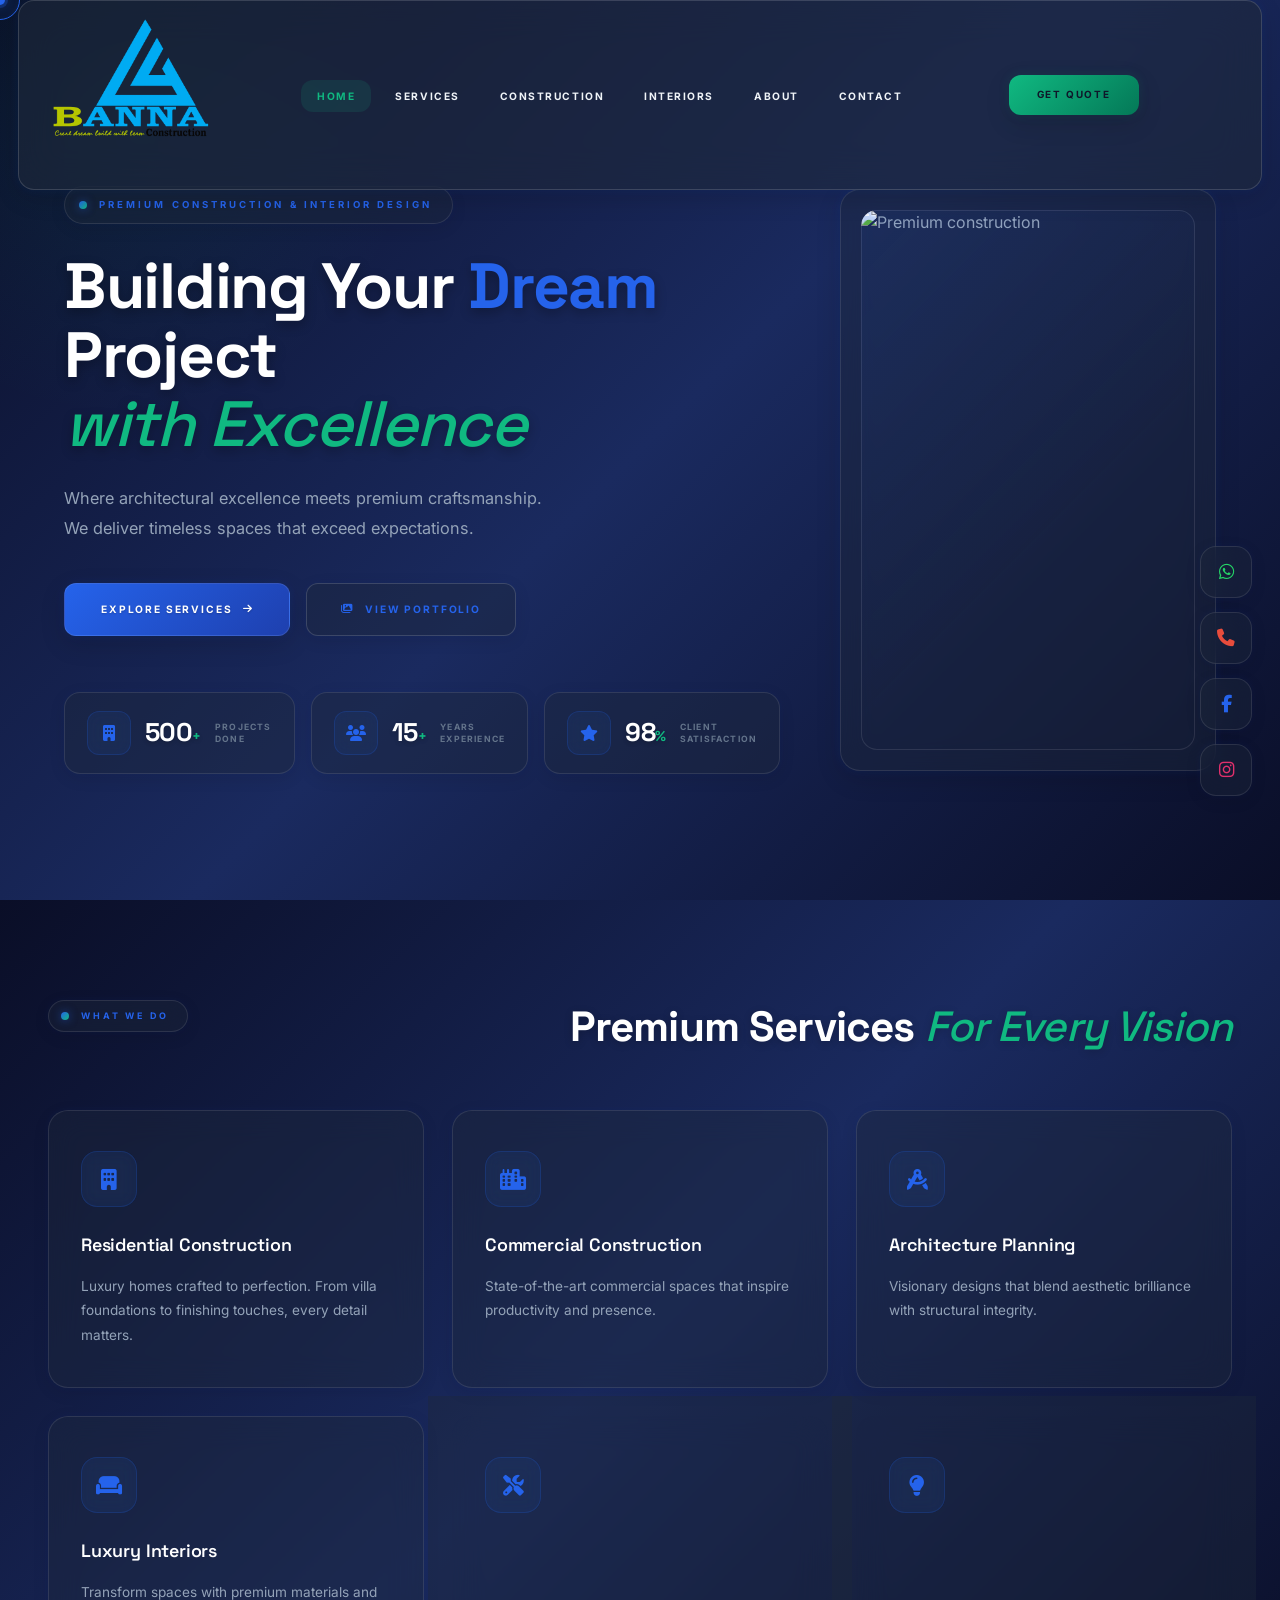
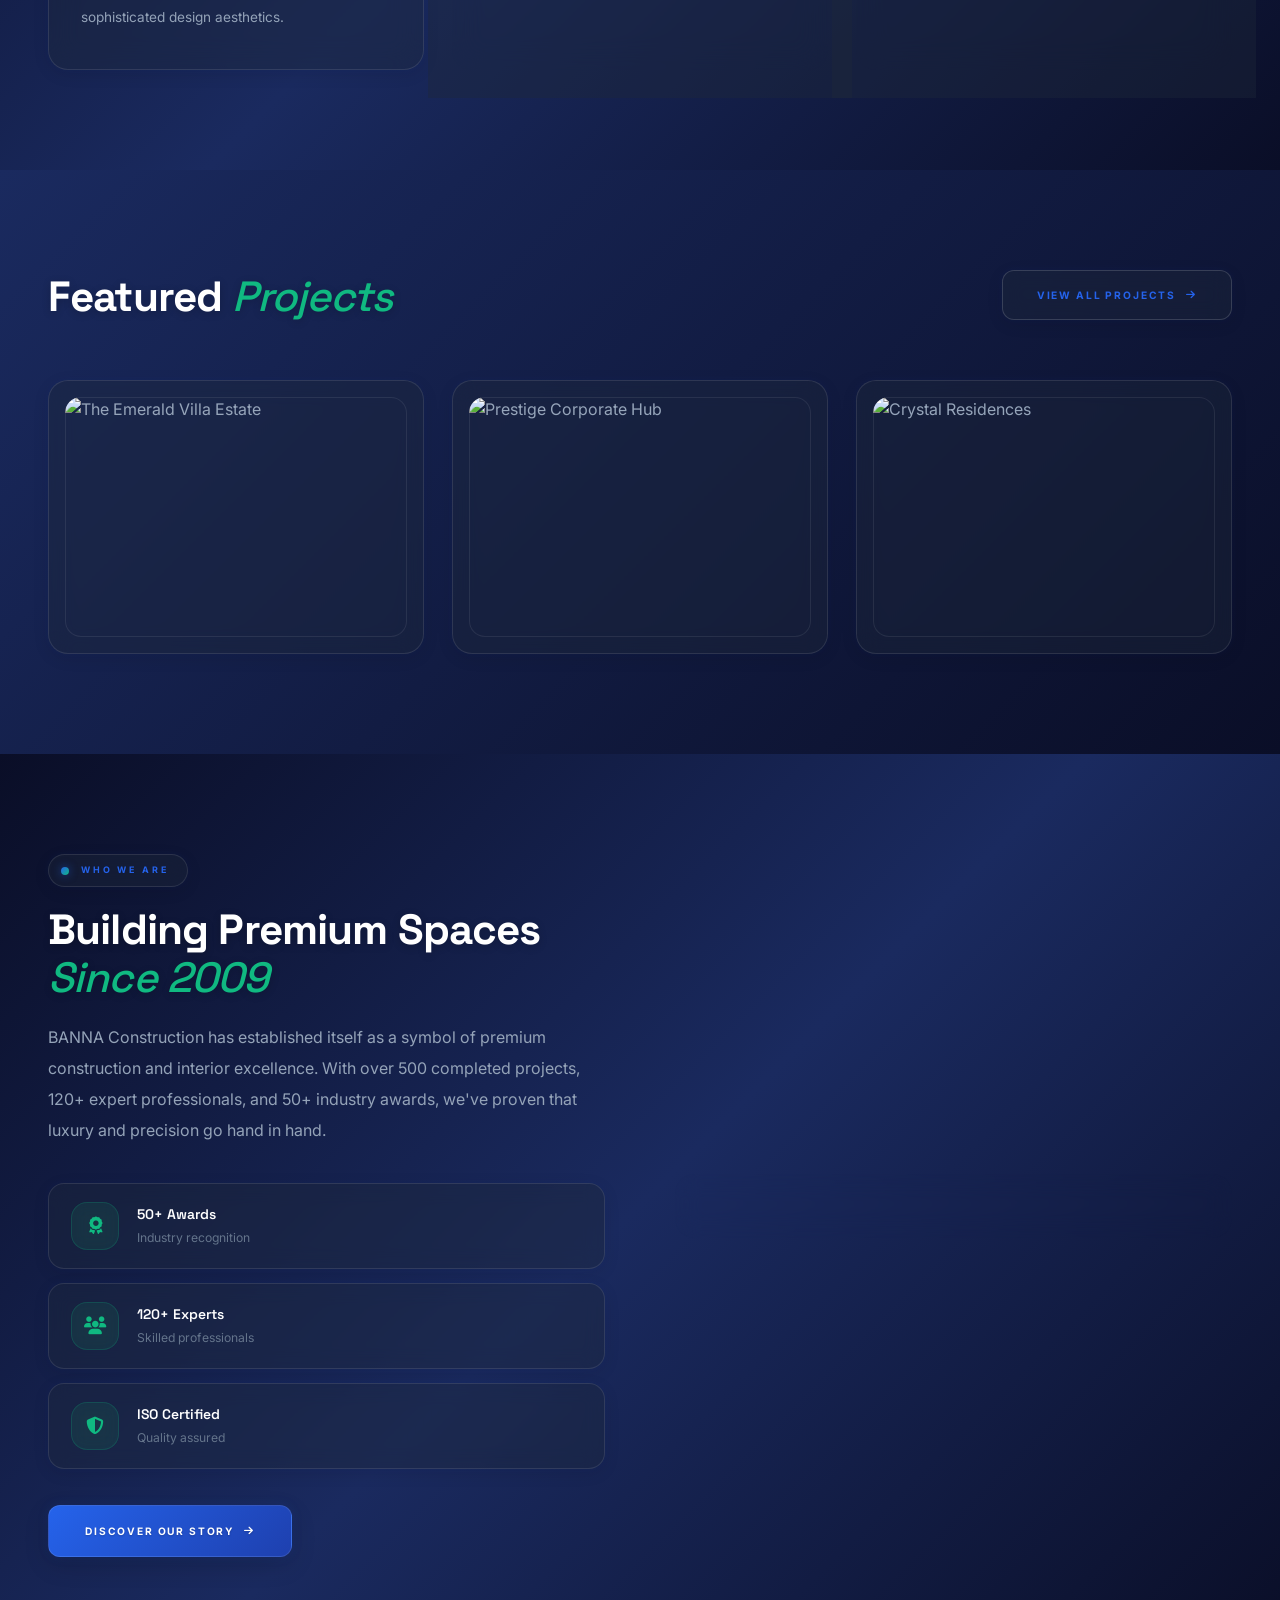
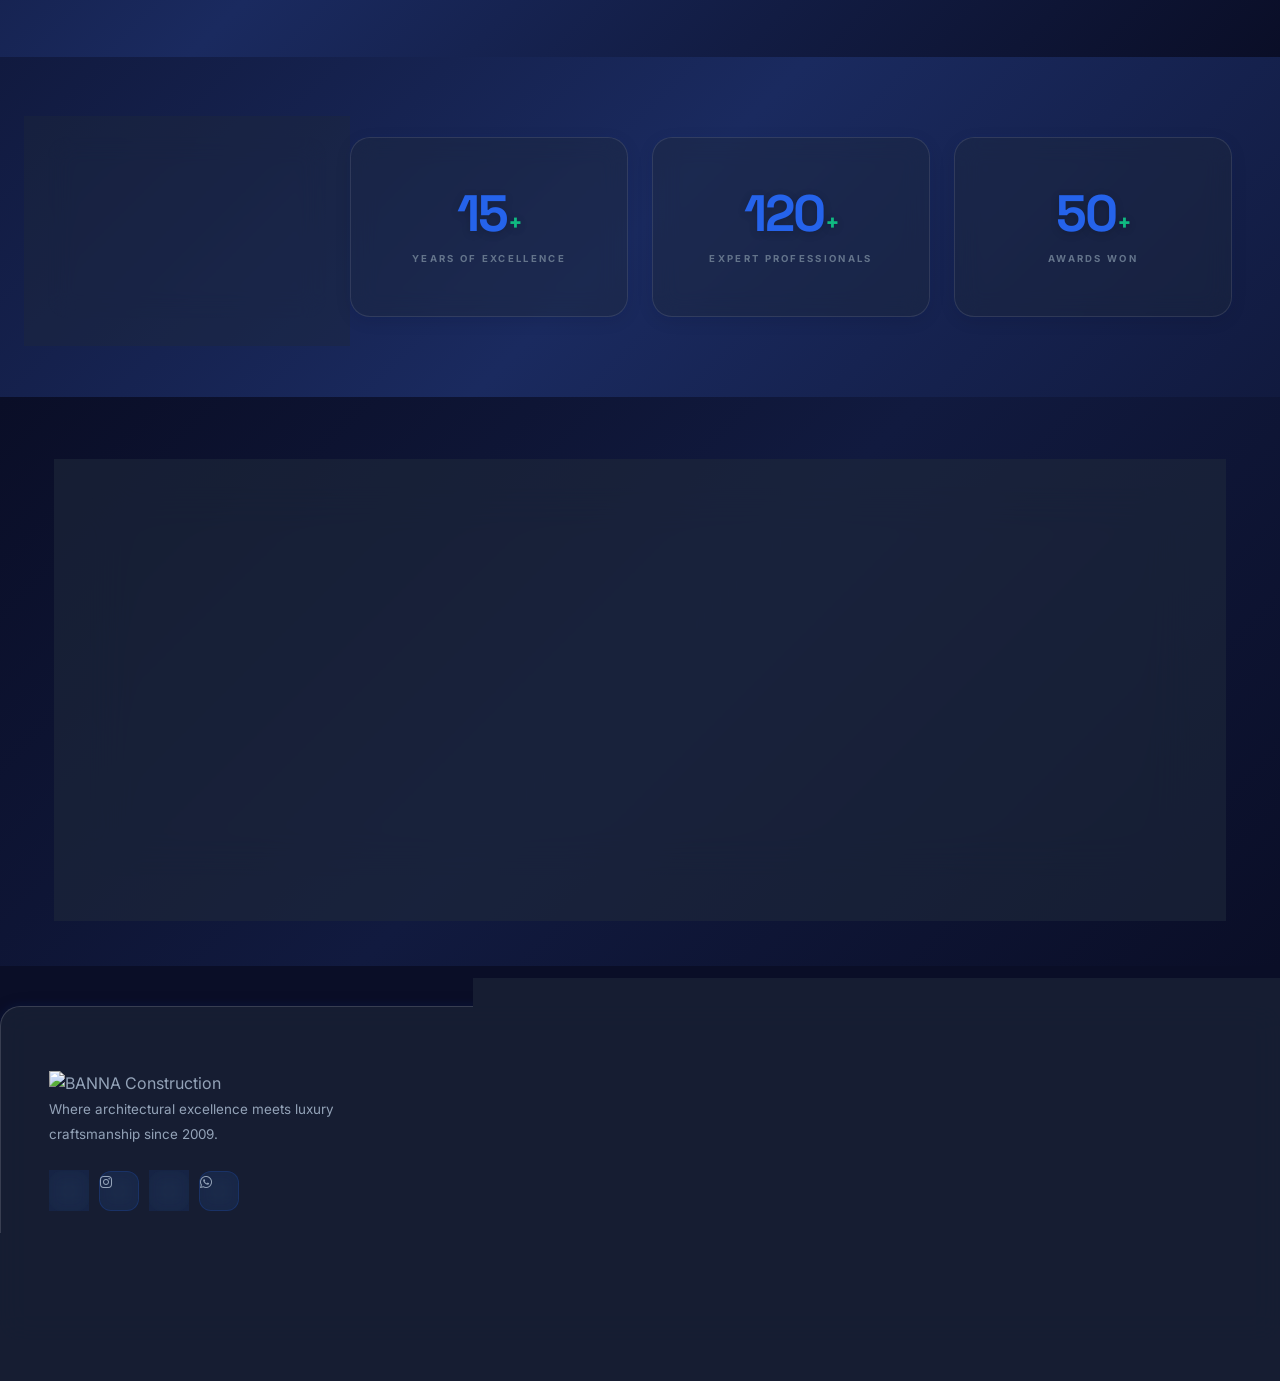
==== commit 86f4786d: "Initial commit: BANNA Construction website" ====
--- a/index.html
+++ b/index.html
@@ -360,6 +360,49 @@
     </div>
   </footer>
 
+
+  <script>
+(function initMobileBottomNav() {
+  if (window.innerWidth > 768) return;
+  
+  const currentPage = window.location.pathname.split('/').pop() || 'index.html';
+  
+  const bottomNavHTML = `
+    <nav class="mobile-bottom-nav">
+      <a href="index.html" class="mobile-nav-item ${currentPage === '' || currentPage === 'index.html' ? 'active' : ''}">
+        <i class="fa fa-home mobile-nav-icon"></i>
+      </a>
+      <a href="services.html" class="mobile-nav-item ${currentPage === 'services.html' ? 'active' : ''}">
+        <i class="fa fa-briefcase mobile-nav-icon"></i>
+      </a>
+      <a href="construction-gallery.html" class="mobile-nav-item ${currentPage === 'construction-gallery.html' ? 'active' : ''}">
+        <i class="fa fa-building mobile-nav-icon"></i>
+      </a>
+      <a href="interior-gallery.html" class="mobile-nav-item ${currentPage === 'interior-gallery.html' ? 'active' : ''}">
+        <i class="fa fa-couch mobile-nav-icon"></i>
+      </a>
+      <a href="about.html" class="mobile-nav-item ${currentPage === 'about.html' ? 'active' : ''}">
+        <i class="fa fa-info-circle mobile-nav-icon"></i>
+      </a>
+      <a href="contact.html" class="mobile-nav-item ${currentPage === 'contact.html' ? 'active' : ''}">
+        <i class="fa fa-envelope mobile-nav-icon"></i>
+      </a>
+    </nav>
+  `;
+  
+  document.body.insertAdjacentHTML('beforeend', bottomNavHTML);
+  
+  const navItems = document.querySelectorAll('.mobile-nav-item');
+  navItems.forEach(item => {
+    item.addEventListener('click', function() {
+      navItems.forEach(nav => nav.classList.remove('active'));
+      this.classList.add('active');
+      if (navigator.vibrate) navigator.vibrate(10);
+    });
+  });
+})();
+</script>
+
   <script src="script.js"></script>
 </body>
 </html>
--- a/styles.css
+++ b/styles.css
@@ -1921,4 +1921,722 @@
 .nav-logo img {
     width: 160px;
     height: auto;
+}
+
+/* ============================================================
+   MOBILE RESPONSIVE IMPROVEMENTS + BOTTOM NAV
+   Updated: Better spacing, padding, and mobile navigation
+   ============================================================ */
+
+/* Add this CSS to your existing styles.css file */
+
+/* Override the old media queries - Replace everything below 768px */
+
+@media (max-width: 768px) {
+  .container { padding: 0 20px; }
+  
+  /* ============================================================
+     NAVBAR IMPROVEMENTS FOR MOBILE
+     ============================================================ */
+  .navbar {
+    left: 0;
+    right: 0;
+    top: 0;
+    padding: 10px 14px;
+    border-radius: 0;
+    border: none;
+    border-bottom: var(--glass-border-light);
+    background: var(--glass-surface-heavy);
+    height: 65px;
+  }
+
+  .nav-logo { 
+    flex: 1;
+    display: flex;
+    align-items: center;
+  }
+
+  .nav-logo img { 
+    width: 100px; 
+    height: auto;
+  }
+
+  .nav-logo-main { 
+    font-size: 0.9rem; 
+    display: none;
+  }
+
+  .nav-logo-sub { 
+    display: none; 
+  }
+
+  .nav-menu { 
+    display: none; 
+  }
+
+  .nav-cta { 
+    display: none; 
+  }
+
+  .nav-hamburger { 
+    display: flex; 
+    gap: 6px;
+    width: 40px;
+    height: 40px;
+    align-items: center;
+    justify-content: center;
+  }
+
+  .nav-hamburger span {
+    width: 24px;
+    height: 2px;
+    background: var(--primary-blue);
+    display: block;
+    transition: var(--transition-fast);
+  }
+
+  /* ============================================================
+     HERO SECTION - MOBILE OPTIMIZED
+     ============================================================ */
+  .hero {
+    padding: 75px 16px 40px;
+    min-height: auto;
+    grid-template-columns: 1fr;
+    gap: 24px;
+    margin-bottom: 40px;
+  }
+
+  .hero::after { 
+    display: none; 
+  }
+
+  .hero-content {
+    max-width: 100% !important;
+  }
+
+  .hero-label {
+    font-size: 0.48rem;
+    padding: 8px 12px 8px 9px;
+    gap: 8px;
+    margin-bottom: 16px;
+  }
+
+  .hero-label-line {
+    width: 6px;
+    height: 6px;
+  }
+
+  .hero-label-text {
+    font-size: 0.52rem;
+    letter-spacing: 0.2em;
+  }
+
+  .hero-title { 
+    font-size: 1.75rem; 
+    line-height: 1.2;
+    margin-bottom: 14px;
+    letter-spacing: -0.01em;
+  }
+
+  .hero-title .lime { 
+    display: inline;
+    font-size: 1.75rem;
+  }
+
+  .hero-title .cyan {
+    font-size: 1.75rem;
+  }
+
+  .hero-subtitle {
+    font-size: 0.85rem;
+    margin-bottom: 20px;
+    max-width: 100%;
+    line-height: 1.7;
+  }
+
+  .hero-actions {
+    flex-direction: column;
+    gap: 10px;
+    margin-bottom: 28px;
+  }
+
+  .btn-primary, .btn-outline {
+    width: 100%;
+    justify-content: center;
+    padding: 13px 20px;
+    font-size: 0.54rem;
+    letter-spacing: 0.12em;
+  }
+
+  .btn-primary i, .btn-outline i {
+    font-size: 0.8rem;
+  }
+
+  .hero-image-wrapper {
+    padding: 10px;
+    border-radius: var(--radius-md);
+    margin-top: 10px;
+  }
+
+  .hero-image { 
+    height: 220px; 
+    border-radius: 10px;
+  }
+
+  .hero-image-overlay { 
+    display: none; 
+  }
+
+  .hero-stats {
+    flex-direction: column;
+    gap: 10px;
+    margin-top: 20px;
+  }
+
+  .hero-stat {
+    padding: 12px 14px;
+    gap: 10px;
+    flex: 1;
+  }
+
+  .stat-icon { 
+    width: 36px; 
+    height: 36px; 
+    font-size: 0.85rem;
+    border-radius: 8px;
+  }
+
+  .stat-num { 
+    font-size: 1.2rem;
+    line-height: 1;
+  }
+
+  .stat-num span {
+    font-size: 0.8rem;
+  }
+
+  .stat-label { 
+    font-size: 0.45rem;
+    letter-spacing: 0.1em;
+  }
+
+  .hero-stripe { 
+    display: none; 
+  }
+
+  /* ============================================================
+     SERVICES & PROJECTS - MOBILE
+     ============================================================ */
+  .services-grid {
+    grid-template-columns: 1fr;
+    gap: 14px;
+  }
+
+  .service-card {
+    padding: 24px 18px;
+    border-radius: var(--radius-md);
+  }
+
+  .service-icon { 
+    width: 44px; 
+    height: 44px; 
+    font-size: 1rem;
+    margin-bottom: 14px;
+  }
+
+  .service-title { 
+    font-size: 0.95rem;
+    margin-bottom: 10px;
+  }
+
+  .service-desc { 
+    font-size: 0.78rem;
+    line-height: 1.6;
+  }
+
+  .projects-grid {
+    grid-template-columns: 1fr;
+    gap: 14px;
+  }
+
+  .project-card { 
+    padding: 10px; 
+  }
+
+  .project-card > img { 
+    height: 180px; 
+    border-radius: 10px;
+  }
+
+  .project-category {
+    font-size: 0.5rem;
+    letter-spacing: 0.18em;
+  }
+
+  .project-info h3 {
+    font-size: 1rem;
+    margin-bottom: 4px;
+  }
+
+  .project-info p {
+    font-size: 0.68rem;
+  }
+
+  /* ============================================================
+     SECTION HEADERS - MOBILE
+     ============================================================ */
+  .section-header {
+    flex-direction: column;
+    align-items: flex-start;
+    gap: 16px;
+  }
+
+  .section-label { 
+    font-size: 0.48rem; 
+    padding: 6px 12px 6px 9px;
+    gap: 8px;
+  }
+
+  .section-title { 
+    font-size: 1.5rem;
+    margin-bottom: 10px;
+  }
+
+  /* ============================================================
+     ABOUT SECTION - MOBILE
+     ============================================================ */
+  .about-grid {
+    grid-template-columns: 1fr;
+    gap: 28px;
+  }
+
+  .about-text {
+    font-size: 0.9rem;
+    line-height: 1.8;
+  }
+
+  .about-features { 
+    margin: 22px 0; 
+    gap: 10px; 
+  }
+
+  .feature { 
+    padding: 12px 14px; 
+    gap: 10px; 
+    border-radius: var(--radius-md);
+  }
+
+  .feature-icon { 
+    width: 36px; 
+    height: 36px;
+    font-size: 0.9rem;
+  }
+
+  .feature-content h4 {
+    font-size: 0.8rem;
+    margin-bottom: 2px;
+  }
+
+  .feature-content p {
+    font-size: 0.7rem;
+  }
+
+  .about-image { 
+    padding: 14px;
+    border-radius: var(--radius-md);
+  }
+
+  .about-image img { 
+    border-radius: 10px;
+  }
+
+  /* ============================================================
+     STATISTICS - MOBILE
+     ============================================================ */
+  .stats-grid {
+    grid-template-columns: repeat(2, 1fr);
+    gap: 10px;
+  }
+
+  .stat-block {
+    padding: 24px 14px;
+    border-radius: var(--radius-md);
+  }
+
+  .stat-number { 
+    font-size: 1.8rem; 
+    margin-bottom: 6px; 
+  }
+
+  .stat-number span {
+    font-size: 1rem;
+  }
+
+  .stat-text { 
+    font-size: 0.5rem;
+    letter-spacing: 0.15em;
+  }
+
+  /* ============================================================
+     CTA BANNER - MOBILE
+     ============================================================ */
+  .cta-banner { 
+    padding: 40px 12px; 
+    border-top: 1px solid rgba(24, 183, 229, 0.1);
+  }
+
+  .cta-banner .container { 
+    padding: 35px 18px; 
+    border-radius: var(--radius-md);
+    max-width: 100%;
+  }
+
+  .cta-banner h2 { 
+    font-size: 1.4rem; 
+    margin-bottom: 10px;
+    line-height: 1.2;
+  }
+
+  .cta-banner p { 
+    font-size: 0.8rem; 
+    margin-bottom: 22px;
+  }
+
+  /* ============================================================
+     FOOTER - MOBILE
+     ============================================================ */
+  .footer-grid {
+    grid-template-columns: 1fr;
+    gap: 22px;
+    padding: 38px 0 100px;
+  }
+
+  .footer .container { 
+    padding: 0 16px; 
+    border-radius: var(--radius-md);
+  }
+
+  .footer-logo { 
+    font-size: 1.2rem; 
+    margin-bottom: 10px; 
+  }
+
+  .footer-col > p { 
+    font-size: 0.75rem;
+    line-height: 1.7;
+  }
+
+  .footer-col h4 { 
+    font-size: 0.5rem; 
+    margin-bottom: 12px;
+  }
+
+  .footer-col a { 
+    font-size: 0.75rem;
+  }
+
+  .footer-social {
+    gap: 8px;
+  }
+
+  .footer-social a {
+    width: 36px;
+    height: 36px;
+    font-size: 0.75rem;
+    border-radius: 8px;
+  }
+
+  .footer-bottom {
+    flex-direction: column;
+    gap: 12px;
+    padding: 16px 0;
+  }
+
+  /* ============================================================
+     GENERAL SPACING - MOBILE
+     ============================================================ */
+  section { 
+    padding: 45px 0; 
+  }
+
+  /* Hide desktop elements on mobile */
+  .social-sidebar {
+    display: none !important;
+  }
+
+  #scrollTop {
+    display: none !important;
+  }
+
+  /* ============================================================
+     GALLERY - MOBILE
+     ============================================================ */
+  #interiorGallery,
+  #constructionGallery {
+    grid-template-columns: repeat(2, 1fr);
+    gap: 10px;
+  }
+
+  .gallery-item { 
+    padding: 8px;
+    border-radius: var(--radius-md);
+  }
+
+  .gallery-img { 
+    height: 130px;
+    border-radius: 8px;
+  }
+
+  .gallery-filter { 
+    gap: 8px; 
+    margin-bottom: 28px; 
+  }
+
+  .filter-btn { 
+    font-size: 0.5rem; 
+    padding: 9px 14px;
+    border-radius: var(--radius-pill);
+  }
+
+  .gallery-hover {
+    inset: 8px;
+  }
+
+  .gallery-hover-icon { 
+    width: 40px; 
+    height: 40px; 
+    font-size: 0.85rem;
+    margin-bottom: 8px;
+    border-radius: 8px;
+  }
+
+  .gallery-hover-label { 
+    font-size: 0.58rem;
+    padding: 0 12px;
+  }
+
+  /* ============================================================
+     LIGHTBOX - MOBILE
+     ============================================================ */
+  .lightbox-img {
+    max-width: 90vw;
+    max-height: 60vh;
+    padding: 10px;
+    border-radius: var(--radius-md);
+  }
+
+  .lightbox-close {
+    width: 40px;
+    height: 40px;
+    top: 12px;
+    right: 12px;
+    font-size: 0.8rem;
+    border-radius: 8px;
+  }
+
+  .lightbox-nav {
+    width: 40px;
+    height: 40px;
+    font-size: 0.9rem;
+    border-radius: 8px;
+  }
+
+  .lightbox-prev { left: 8px; }
+  .lightbox-next { right: 8px; }
+
+  /* ============================================================
+     MOBILE BOTTOM NAVIGATION BAR
+     ============================================================ */
+  body { 
+    padding-bottom: 75px;
+  }
+
+  .mobile-bottom-nav {
+    position: fixed;
+    bottom: 0;
+    left: 0;
+    right: 0;
+    height: 70px;
+    background: linear-gradient(180deg, var(--glass-surface-heavy) 0%, rgba(30, 41, 59, 0.95) 100%);
+    border-top: var(--glass-border-medium);
+    backdrop-filter: blur(25px);
+    z-index: 9500;
+    display: flex;
+    align-items: center;
+    justify-content: space-around;
+    padding: 6px 0;
+    box-shadow: 0 -4px 16px rgba(0, 0, 0, 0.15), 0 0px 12px rgba(37, 99, 235, 0.08);
+  }
+
+  .mobile-nav-item {
+    display: flex;
+    flex-direction: column;
+    align-items: center;
+    justify-content: center;
+    gap: 3px;
+    flex: 1;
+    height: 100%;
+    text-decoration: none;
+    color: var(--text-muted);
+    transition: var(--transition-fast);
+    position: relative;
+    padding: 0 8px;
+  }
+
+  .mobile-nav-item:active {
+    transform: scale(0.95);
+  }
+
+  .mobile-nav-item:hover {
+    color: var(--primary-blue);
+  }
+
+  .mobile-nav-item.active {
+    color: var(--primary-green);
+  }
+
+  .mobile-nav-item.active::before {
+    content: '';
+    position: absolute;
+    top: 0;
+    left: 8px;
+    right: 8px;
+    height: 3px;
+    background: linear-gradient(90deg, var(--primary-blue), var(--primary-green));
+    border-radius: 0 0 2px 2px;
+    box-shadow: 0 2px 8px rgba(16, 185, 129, 0.3);
+  }
+
+  .mobile-nav-icon {
+    font-size: 1.3rem;
+    transition: var(--transition-fast);
+    display: block;
+  }
+
+  .mobile-nav-item:hover .mobile-nav-icon {
+    transform: scale(1.1);
+  }
+
+  .mobile-nav-label {
+    font-size: 0.42rem;
+    font-weight: 700;
+    letter-spacing: 0.06em;
+    text-transform: uppercase;
+    white-space: nowrap;
+  }
+
+  /* Mobile nav label hide on small screens */
+  .mobile-nav-label {
+    display: none;
+  }
+}
+
+@media (max-width: 480px) {
+  .container { padding: 0 14px; }
+  
+  .hero {
+    padding: 65px 12px 32px;
+  }
+
+  .hero-title { 
+    font-size: 1.5rem; 
+  }
+
+  .hero-image { 
+    height: 180px; 
+  }
+
+  .section-title { 
+    font-size: 1.3rem; 
+  }
+
+  .hero-actions {
+    gap: 8px;
+  }
+
+  .btn-primary, .btn-outline {
+    padding: 12px 18px;
+    font-size: 0.5rem;
+  }
+
+  .services-grid {
+    gap: 12px;
+  }
+
+  .service-card {
+    padding: 20px 14px;
+  }
+
+  .stats-grid { 
+    grid-template-columns: 1fr; 
+    gap: 8px;
+  }
+
+  .stat-block {
+    padding: 20px 12px;
+  }
+
+  .stat-number { 
+    font-size: 1.6rem; 
+  }
+
+  #interiorGallery,
+  #constructionGallery {
+    grid-template-columns: 1fr;
+    gap: 8px;
+  }
+
+  .gallery-img { 
+    height: 120px; 
+  }
+
+  .cta-banner { 
+    padding: 32px 10px; 
+  }
+
+  .cta-banner .container { 
+    padding: 30px 14px; 
+  }
+
+  .cta-banner h2 { 
+    font-size: 1.2rem; 
+  }
+
+  .cta-banner p { 
+    font-size: 0.75rem; 
+  }
+}
+
+@media (max-width: 380px) {
+  body {
+    padding-bottom: 75px;
+  }
+
+  .container { 
+    padding: 0 12px; 
+  }
+
+  .hero {
+    padding: 60px 10px 28px;
+  }
+
+  .hero-title { 
+    font-size: 1.35rem; 
+  }
+
+  .hero-subtitle {
+    font-size: 0.8rem;
+  }
+
+  .stat-block {
+    padding: 18px 10px;
+  }
+
+  .navbar {
+    height: 60px;
+  }
+
+  .nav-logo img { 
+    width: 80px; 
+  }
 }
